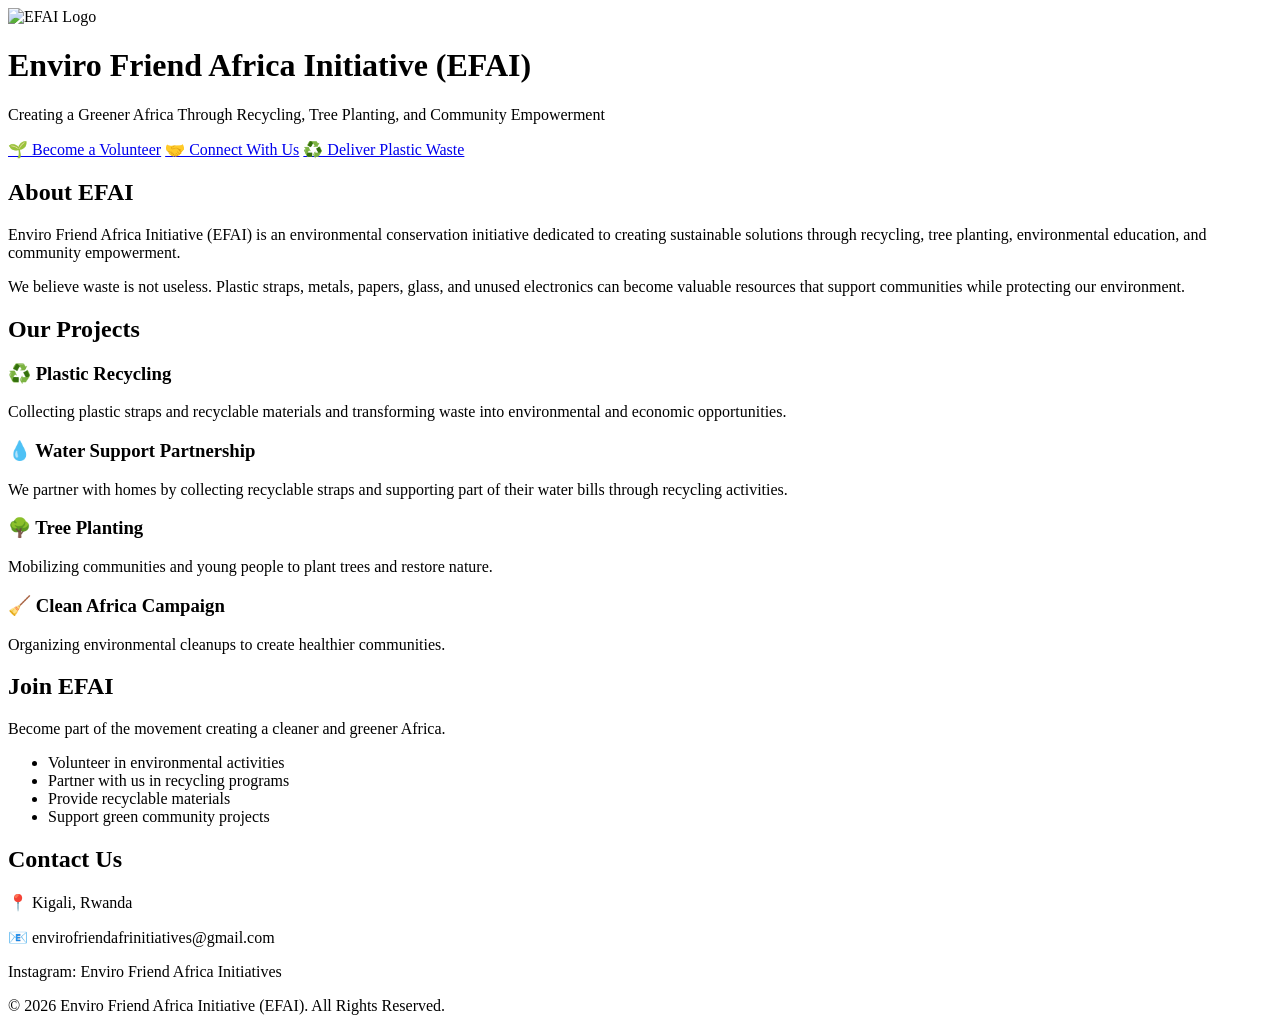
==== index.html @ fa862a22 "Create index.html for EFAI website This HTML file outlines the structure and content for the Enviro " ====
<!DOCTYPE html>
<html lang="en">
<head>
    <meta charset="UTF-8">
    <meta name="viewport" content="width=device-width, initial-scale=1.0">
    <title>Enviro Friend Africa Initiative - EFAI</title>
    <link rel="stylesheet" href="style.css">
</head>

<body>

<header>
    <img src="images/efai-logo.png" alt="EFAI Logo">
    <h1>Enviro Friend Africa Initiative (EFAI)</h1>
    <p>Creating a Greener Africa Through Recycling, Tree Planting, and Community Empowerment</p>

    <div class="buttons">
        <a href="#volunteer">🌱 Become a Volunteer</a>
        <a href="#contact">🤝 Connect With Us</a>
        <a href="#recycle">♻️ Deliver Plastic Waste</a>
    </div>
</header>


<section id="about">
<h2>About EFAI</h2>

<p>
Enviro Friend Africa Initiative (EFAI) is an environmental conservation initiative
dedicated to creating sustainable solutions through recycling, tree planting,
environmental education, and community empowerment.
</p>

<p>
We believe waste is not useless. Plastic straps, metals, papers, glass,
and unused electronics can become valuable resources that support communities
while protecting our environment.
</p>

</section>



<section id="projects">

<h2>Our Projects</h2>

<div class="cards">

<div class="card">
<h3>♻️ Plastic Recycling</h3>
<p>
Collecting plastic straps and recyclable materials and transforming waste
into environmental and economic opportunities.
</p>
</div>


<div class="card">
<h3>💧 Water Support Partnership</h3>
<p>
We partner with homes by collecting recyclable straps and supporting part
of their water bills through recycling activities.
</p>
</div>


<div class="card">
<h3>🌳 Tree Planting</h3>
<p>
Mobilizing communities and young people to plant trees and restore nature.
</p>
</div>


<div class="card">
<h3>🧹 Clean Africa Campaign</h3>
<p>
Organizing environmental cleanups to create healthier communities.
</p>
</div>


</div>

</section>



<section id="volunteer">

<h2>Join EFAI</h2>

<p>
Become part of the movement creating a cleaner and greener Africa.
</p>

<ul>
<li>Volunteer in environmental activities</li>
<li>Partner with us in recycling programs</li>
<li>Provide recyclable materials</li>
<li>Support green community projects</li>
</ul>

</section>



<section id="contact">

<h2>Contact Us</h2>

<p>
📍 Kigali, Rwanda
</p>

<p>
📧 envirofriendafrinitiatives@gmail.com
</p>

<p>
Instagram: Enviro Friend Africa Initiatives
</p>

</section>



<footer>

<p>
© 2026 Enviro Friend Africa Initiative (EFAI). All Rights Reserved.
</p>

</footer>


<script src="script.js"></script>

</body>
</html>
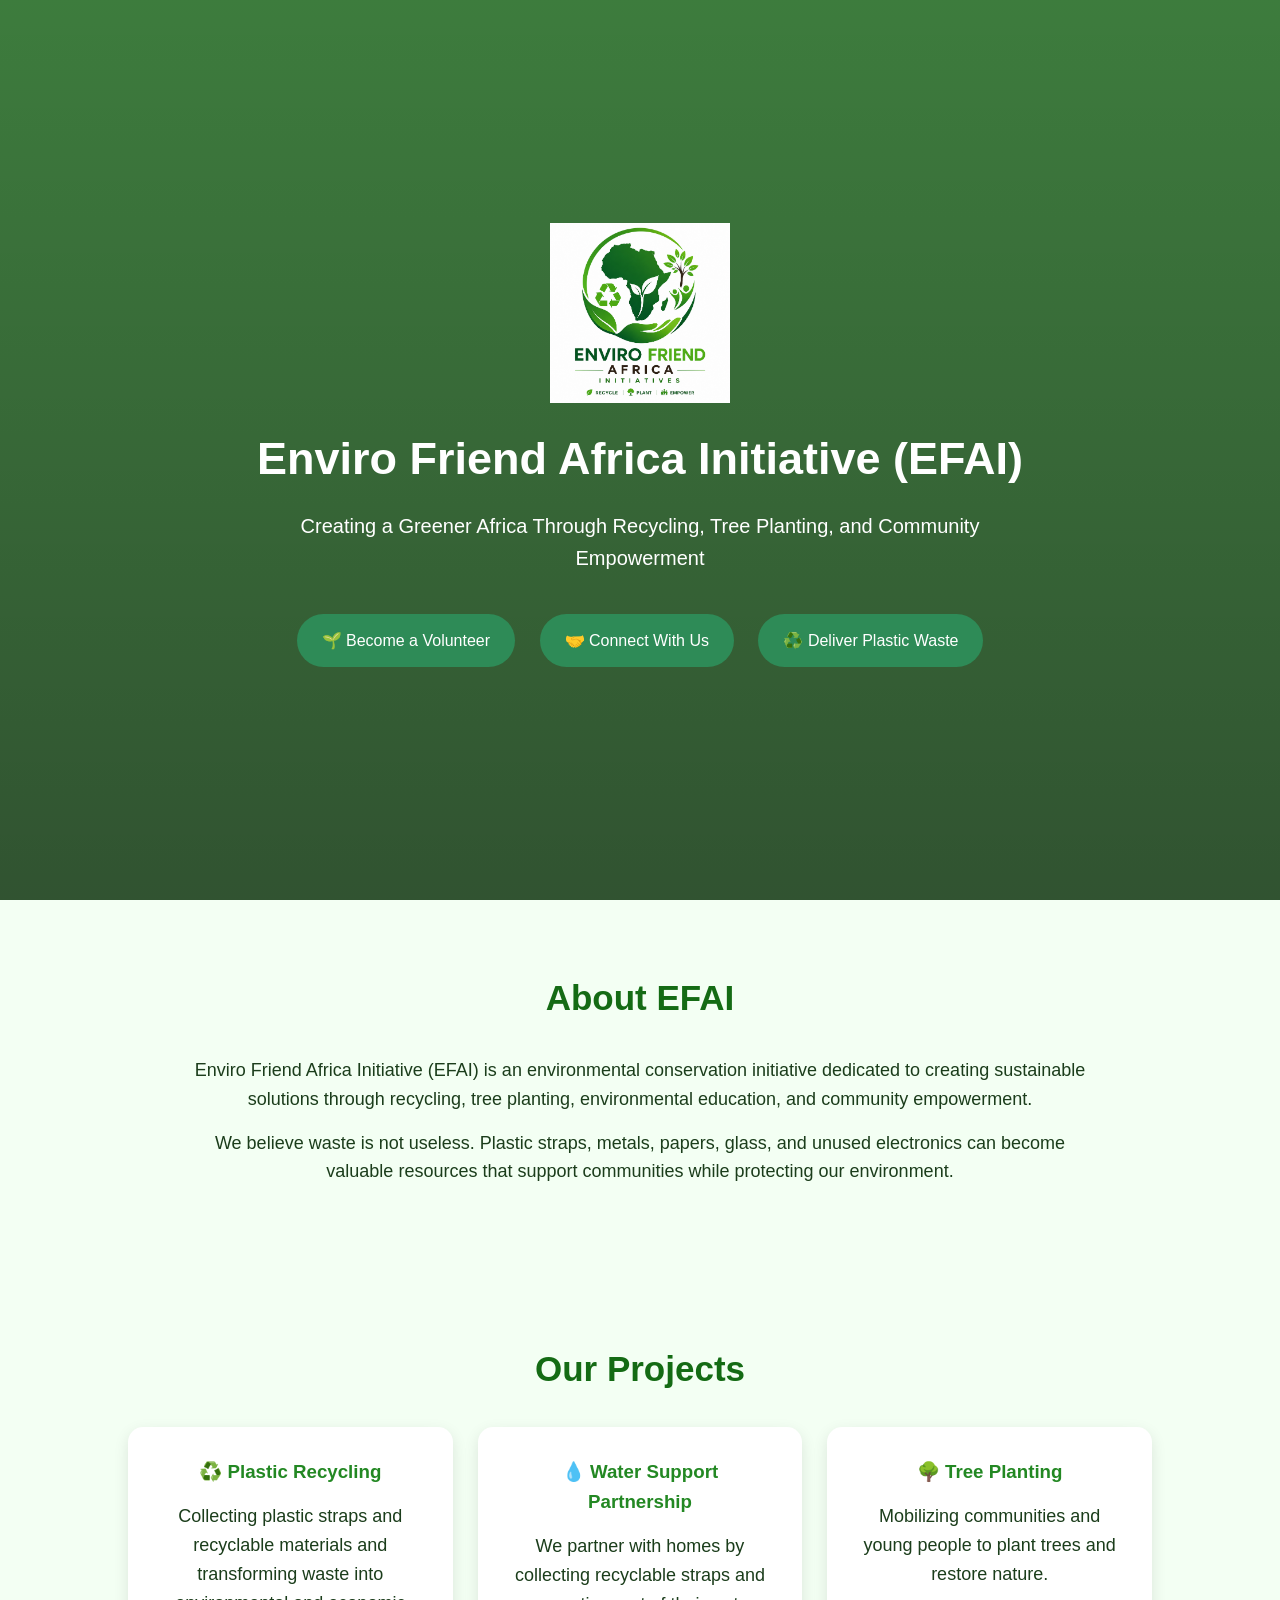
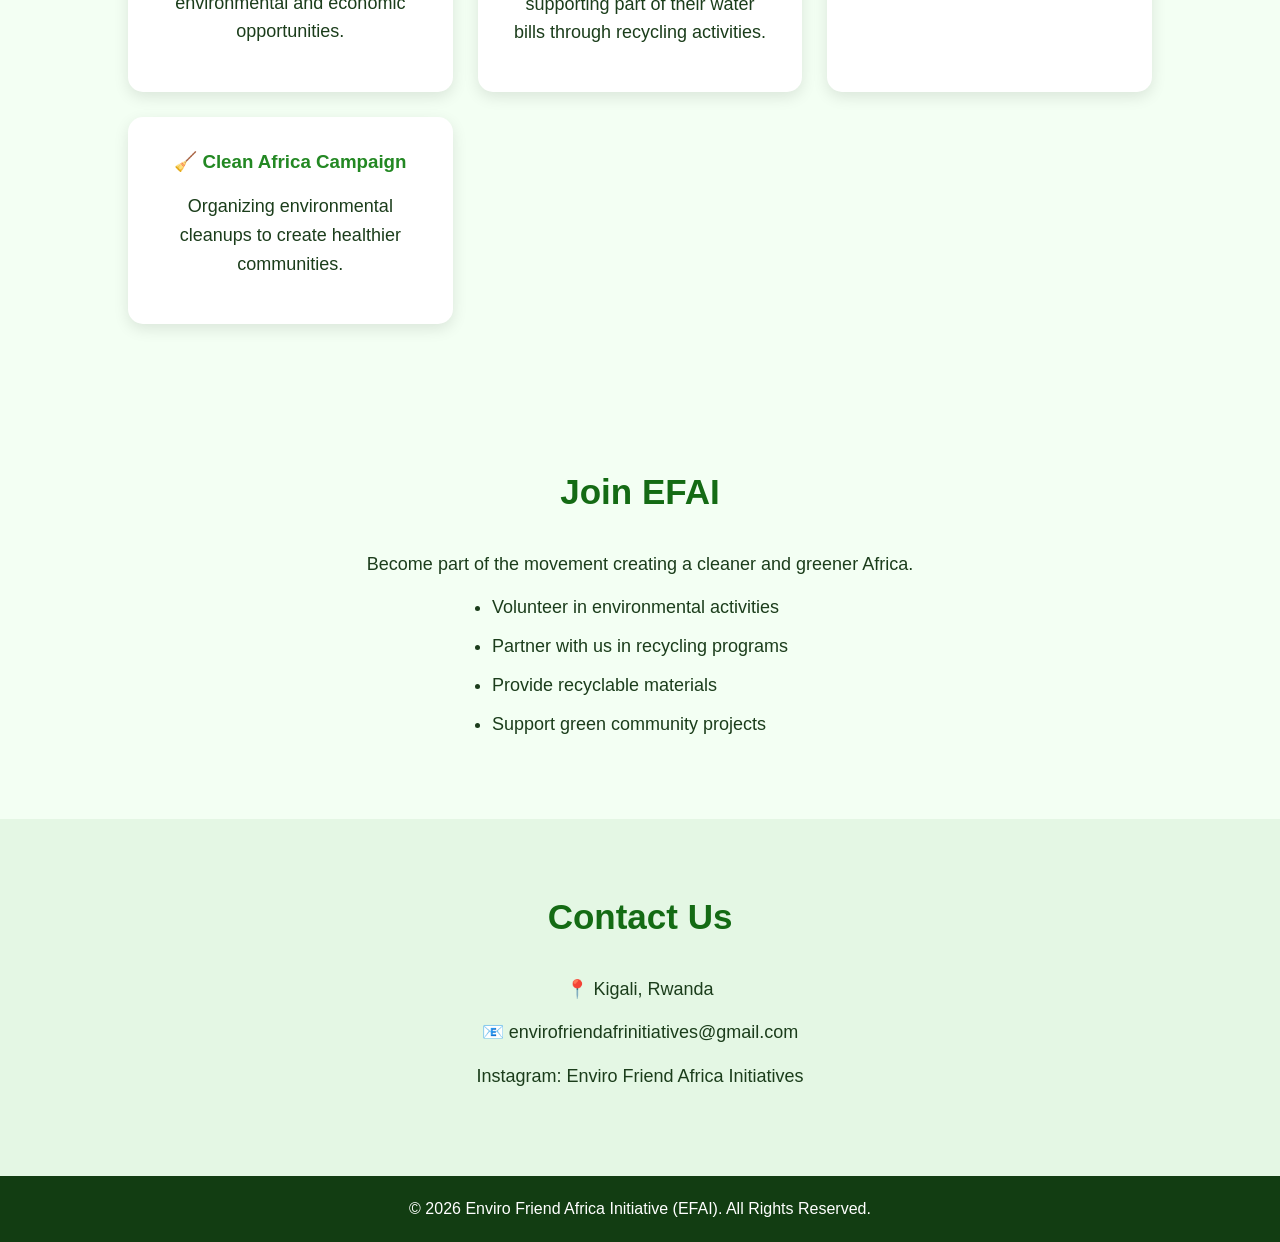
==== commit a8388c65: "Fix image source path for EFAI logo" ====
--- a/index.html
+++ b/index.html
@@ -10,7 +10,7 @@
 <body>
 
 <header>
-    <img src="images/efai-logo.png" alt="EFAI Logo">
+    <img src="efai-logo.png" alt="EFAI Logo">
     <h1>Enviro Friend Africa Initiative (EFAI)</h1>
     <p>Creating a Greener Africa Through Recycling, Tree Planting, and Community Empowerment</p>
 
--- a/style.css
+++ b/style.css
@@ -0,0 +1,245 @@
+*{
+    margin:0;
+    padding:0;
+    box-sizing:border-box;
+    font-family:Arial, Helvetica, sans-serif;
+}
+
+
+body{
+    background:#f3fff3;
+    color:#1b3d1b;
+    line-height:1.6;
+}
+
+
+
+header{
+    min-height:100vh;
+    background:linear-gradient(rgba(0,80,0,0.75),rgba(0,40,0,0.8)),
+    url("images/environment.jpg");
+
+    background-size:cover;
+    background-position:center;
+
+    display:flex;
+    flex-direction:column;
+    justify-content:center;
+    align-items:center;
+    text-align:center;
+
+    padding:40px;
+    color:white;
+}
+
+
+
+header img{
+
+    width:180px;
+    margin-bottom:20px;
+
+}
+
+
+
+header h1{
+
+    font-size:45px;
+    margin-bottom:15px;
+
+}
+
+
+
+header p{
+
+    max-width:800px;
+    font-size:20px;
+
+}
+
+
+
+.buttons{
+
+    margin-top:30px;
+
+}
+
+
+
+.buttons a{
+
+    display:inline-block;
+    text-decoration:none;
+    background:#2e8b57;
+    color:white;
+
+    padding:14px 25px;
+    margin:10px;
+
+    border-radius:30px;
+    transition:0.3s;
+
+}
+
+
+
+.buttons a:hover{
+
+    background:#145214;
+    transform:scale(1.05);
+
+}
+
+
+
+
+
+section{
+
+    padding:70px 10%;
+
+}
+
+
+
+h2{
+
+    text-align:center;
+    font-size:35px;
+    color:#146b14;
+
+    margin-bottom:30px;
+
+}
+
+
+
+section p{
+
+    max-width:900px;
+    margin:15px auto;
+    text-align:center;
+
+    font-size:18px;
+
+}
+
+
+
+
+
+.cards{
+
+    display:grid;
+
+    grid-template-columns:repeat(auto-fit,minmax(250px,1fr));
+
+    gap:25px;
+
+}
+
+
+
+.card{
+
+    background:white;
+
+    padding:30px;
+
+    border-radius:15px;
+
+    box-shadow:0 5px 15px rgba(0,0,0,0.1);
+
+    text-align:center;
+
+}
+
+
+
+.card h3{
+
+    color:#238823;
+
+    margin-bottom:15px;
+
+}
+
+
+
+
+
+ul{
+
+    width:fit-content;
+    margin:auto;
+
+    font-size:18px;
+
+}
+
+
+
+li{
+
+    margin:10px;
+
+}
+
+
+
+
+
+#contact{
+
+    background:#e4f7e4;
+
+}
+
+
+
+
+
+footer{
+
+    background:#123d12;
+
+    color:white;
+
+    text-align:center;
+
+    padding:20px;
+
+}
+
+
+
+
+
+@media(max-width:700px){
+
+
+header h1{
+
+font-size:30px;
+
+}
+
+
+header p{
+
+font-size:16px;
+
+}
+
+
+.buttons a{
+
+display:block;
+
+}
+
+
+}
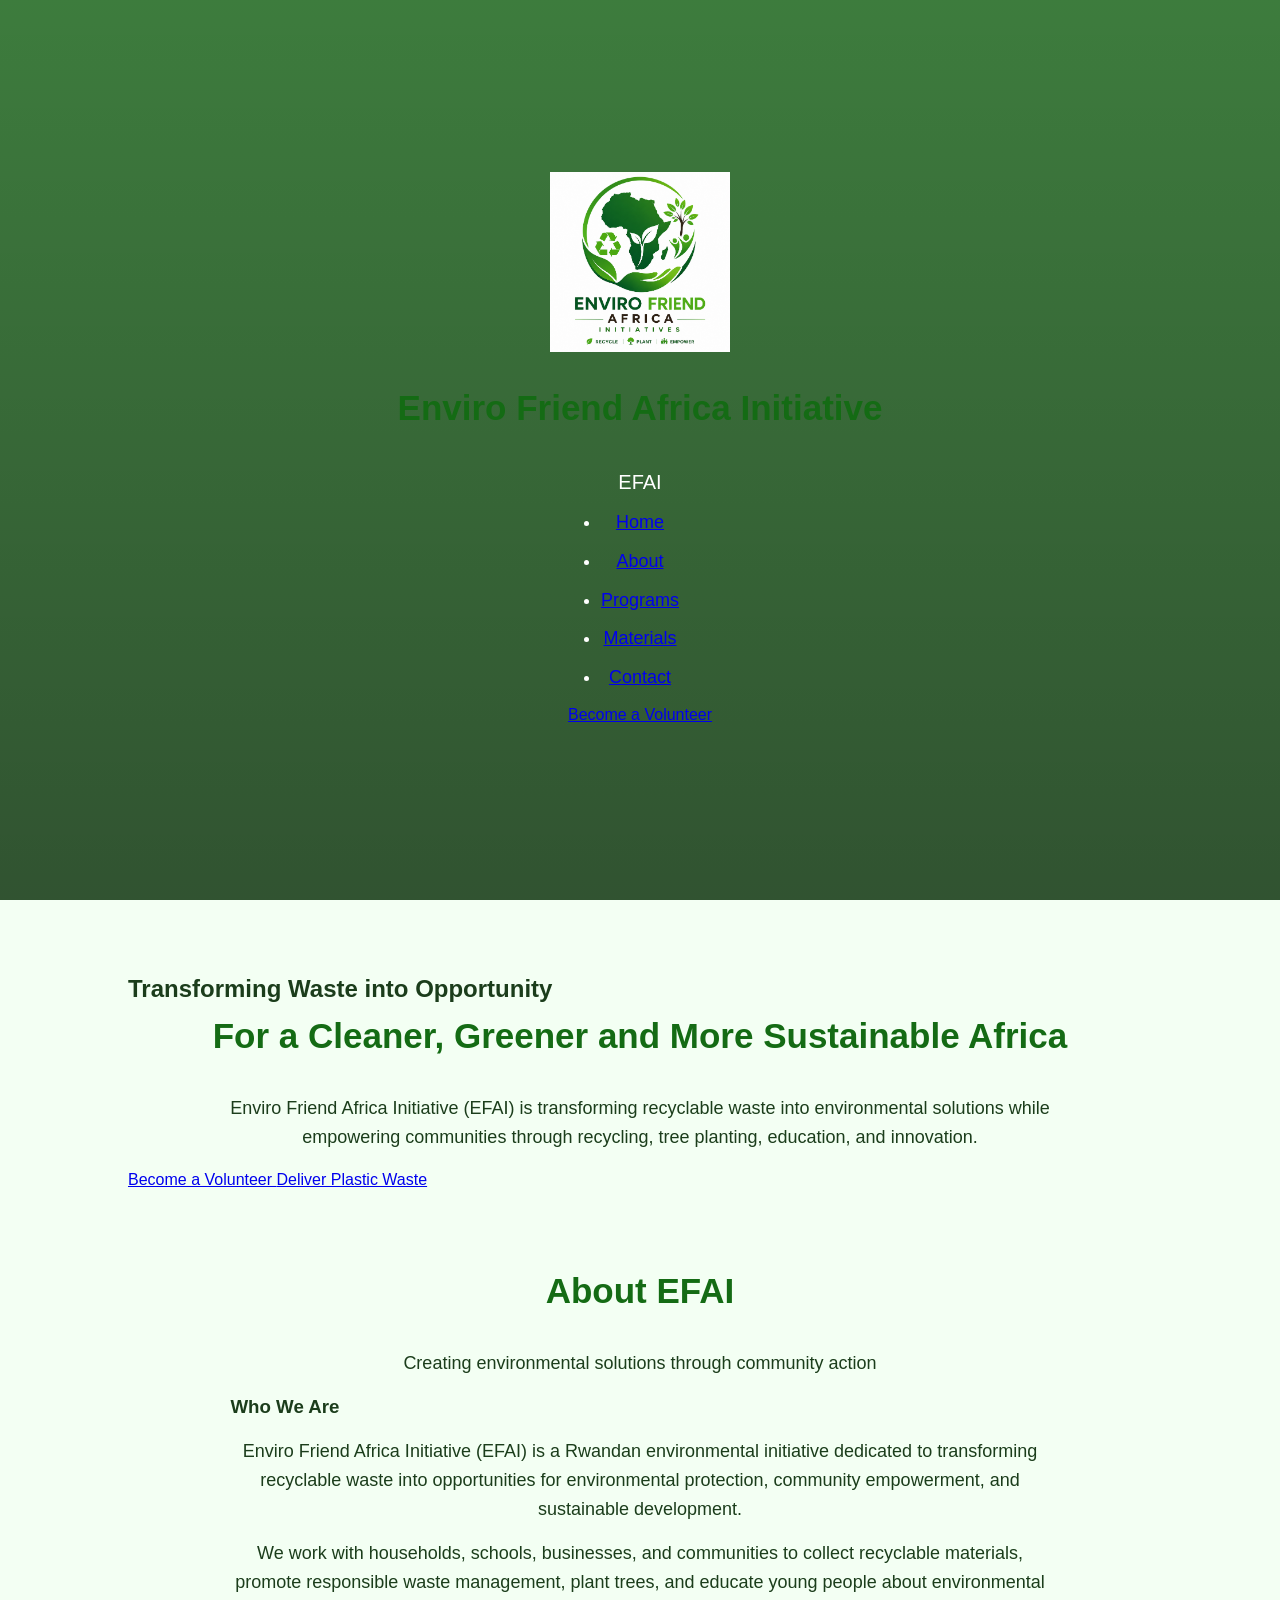
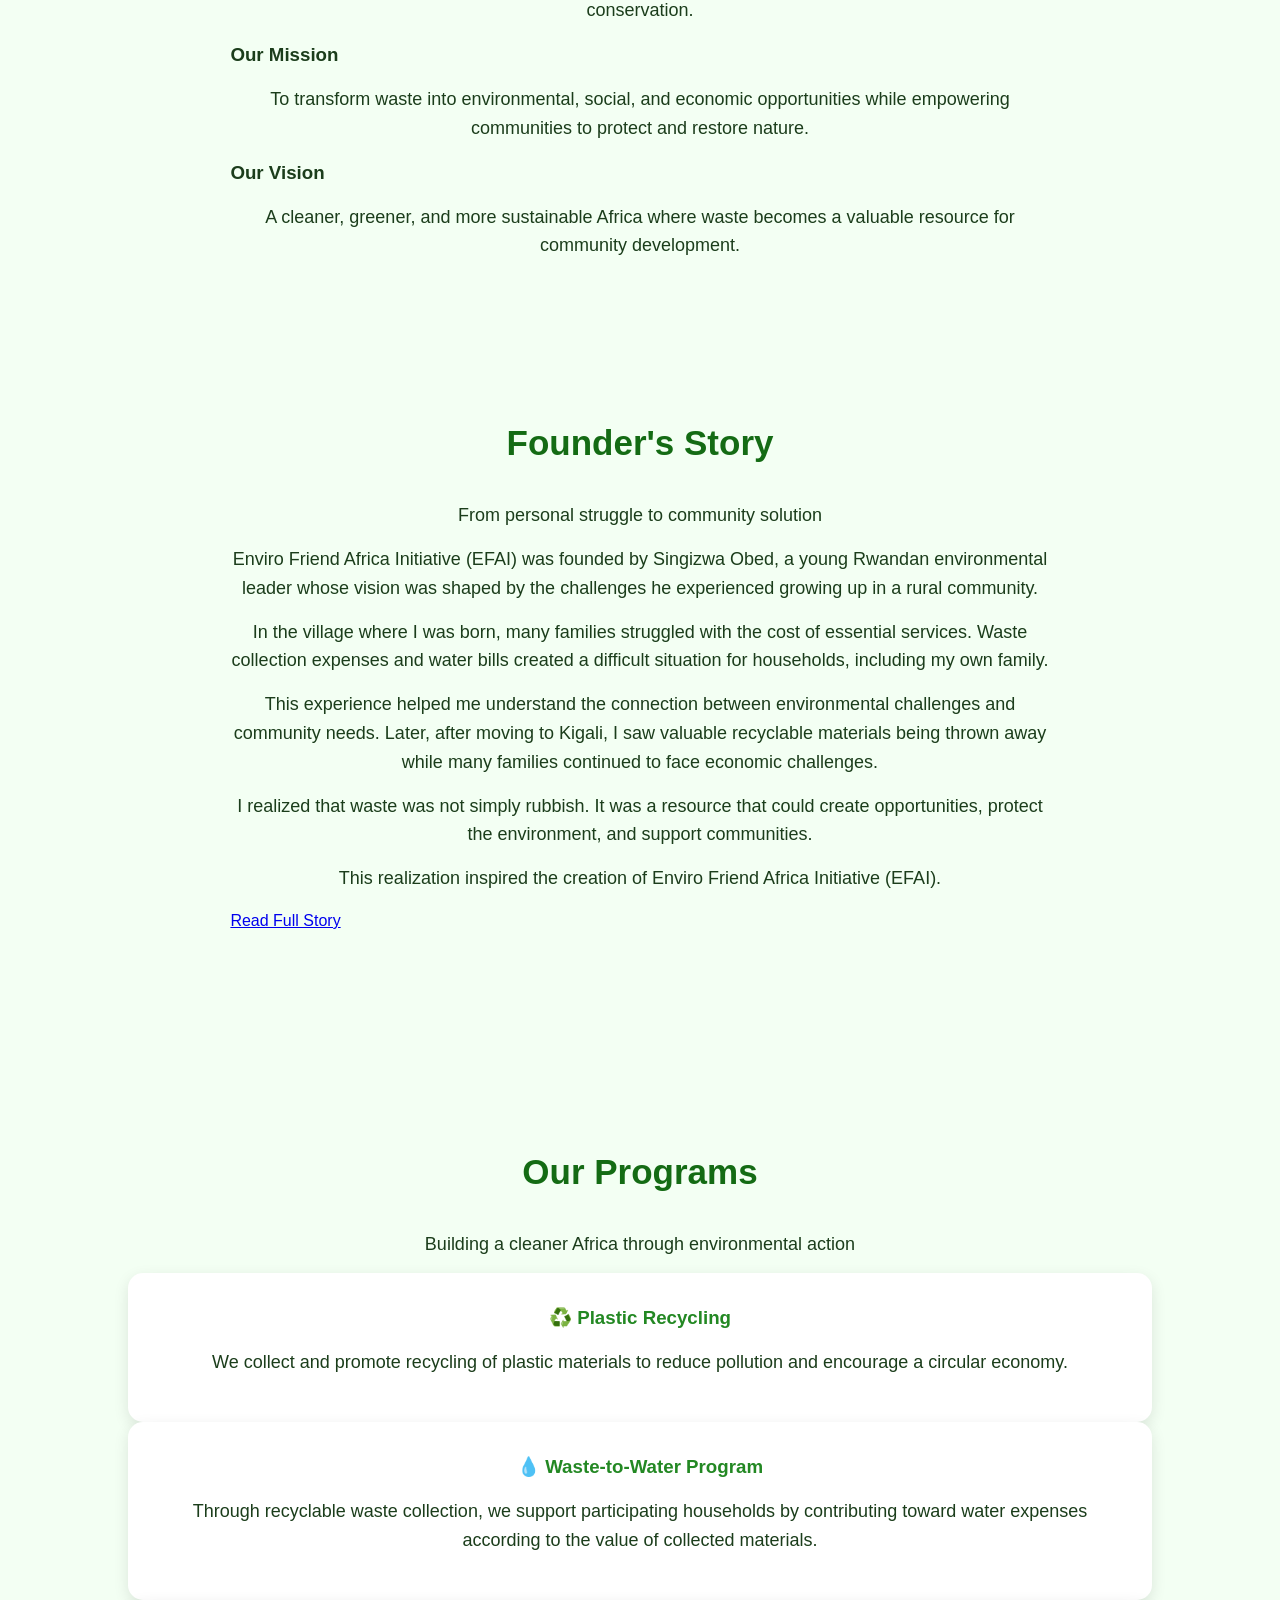
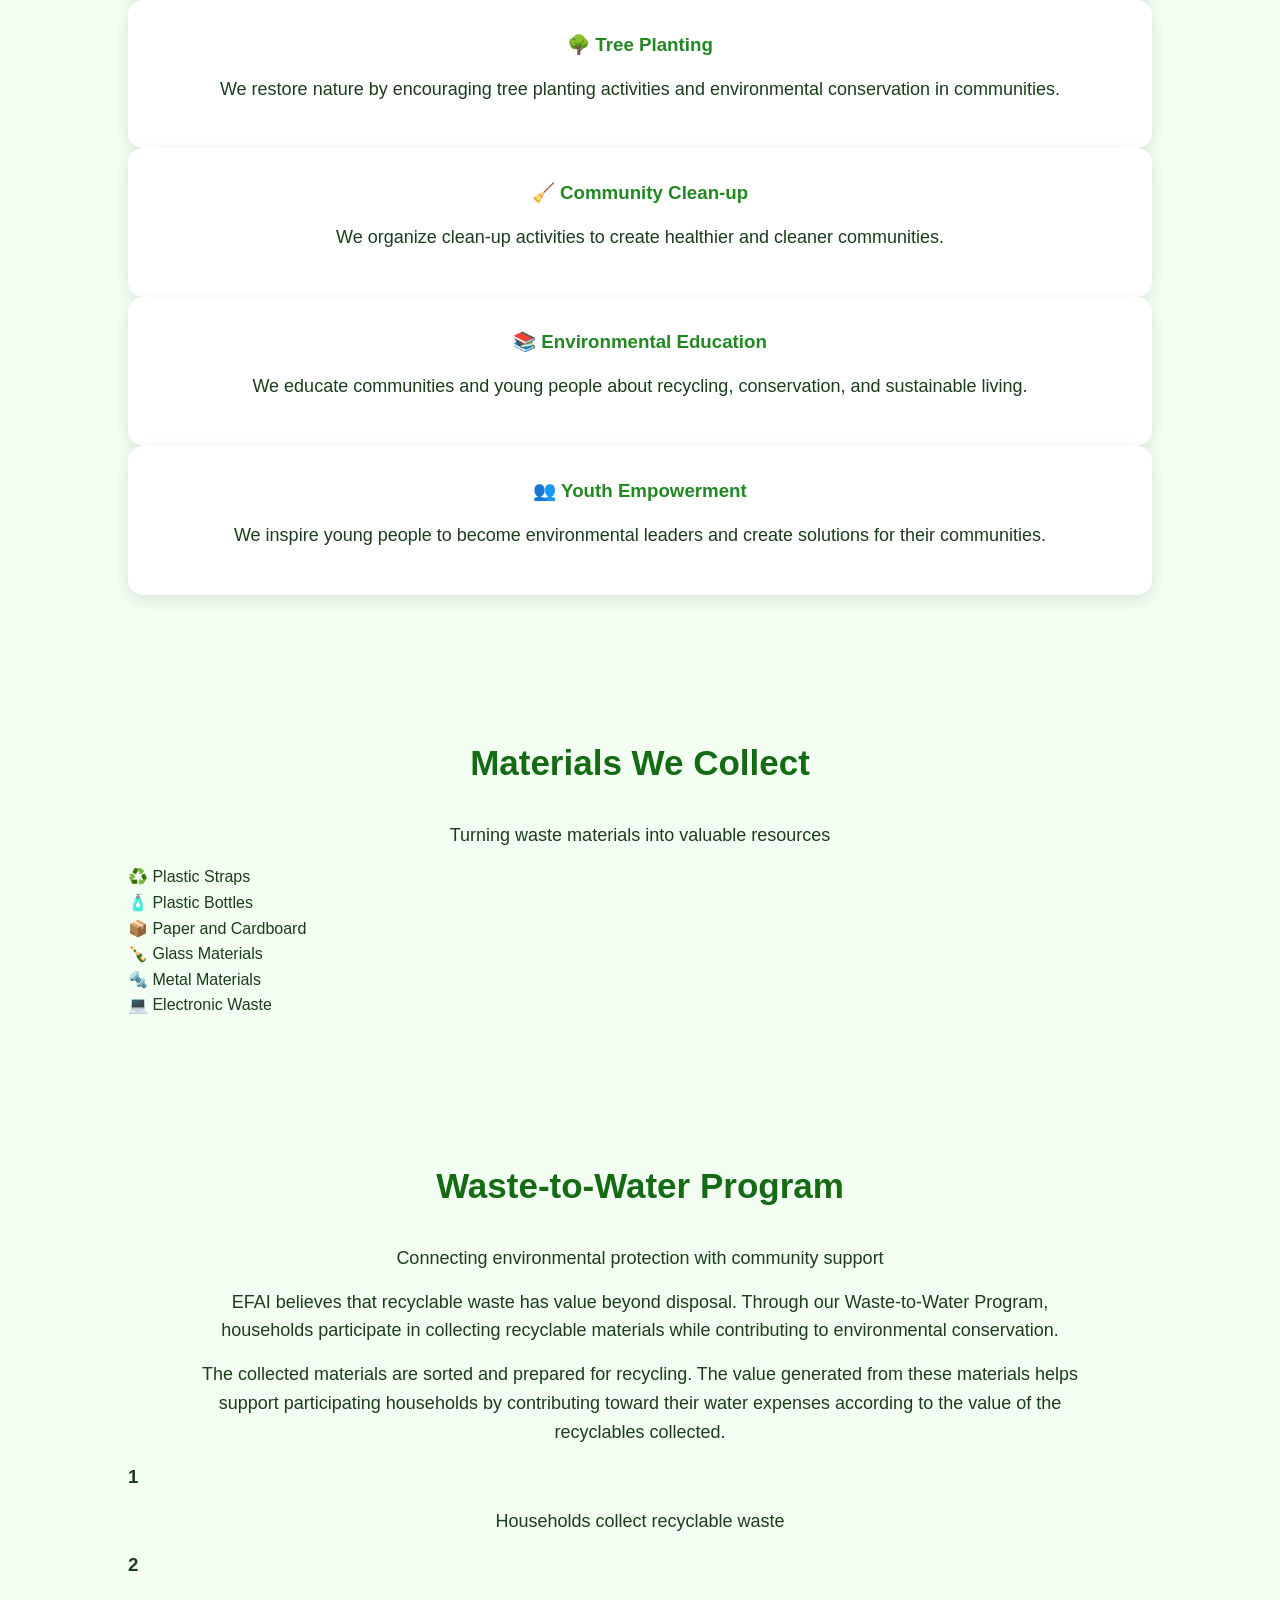
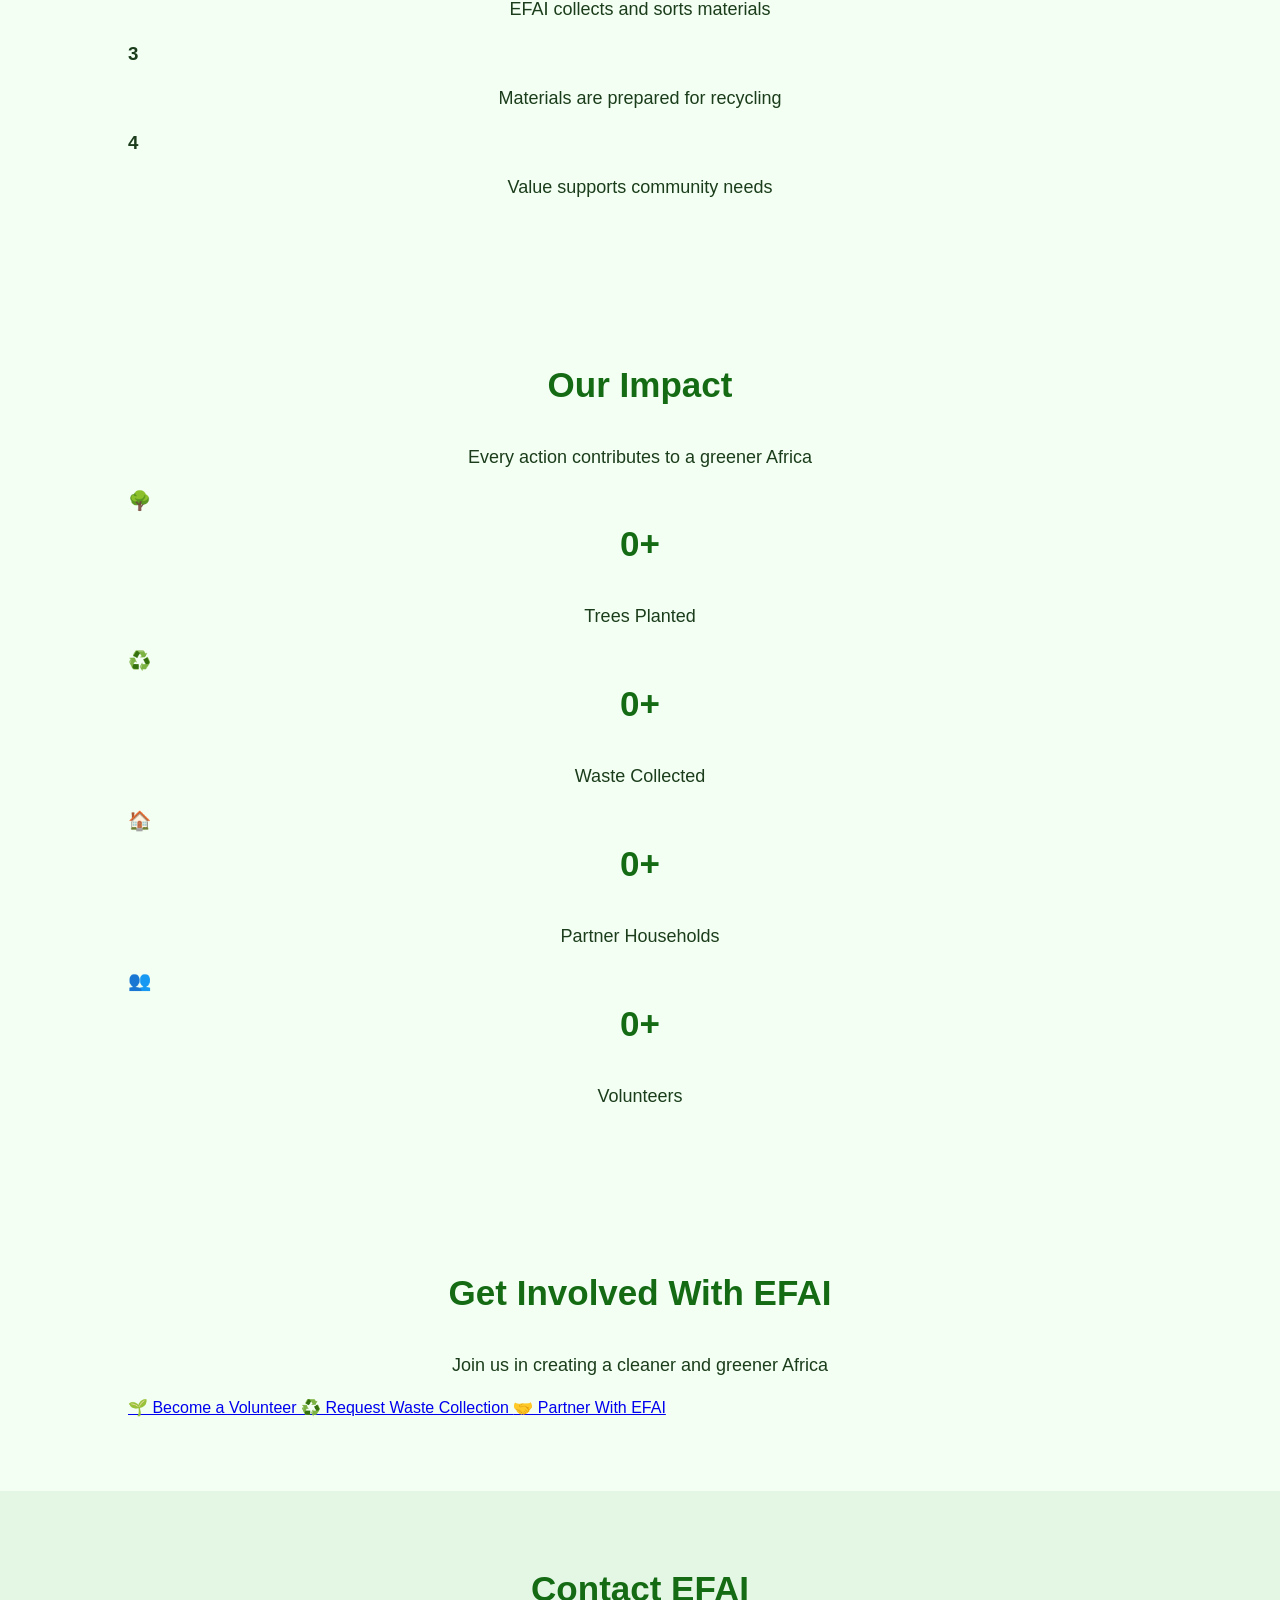
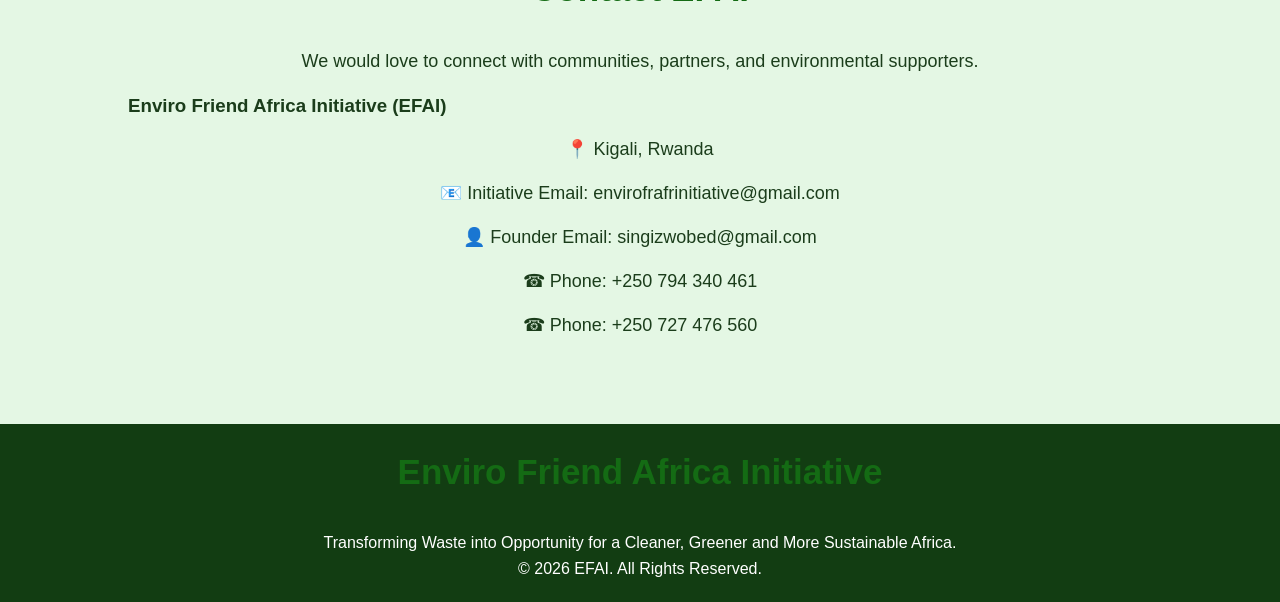
==== commit 399dccbb: "Create new EFAI professional homepage Updated the title and improved the structure of the header and" ====
--- a/index.html
+++ b/index.html
@@ -1,141 +1,611 @@
 <!DOCTYPE html>
 <html lang="en">
+
 <head>
     <meta charset="UTF-8">
     <meta name="viewport" content="width=device-width, initial-scale=1.0">
-    <title>Enviro Friend Africa Initiative - EFAI</title>
+
+    <title>Enviro Friend Africa Initiative (EFAI)</title>
+
+    <meta name="description" content="Transforming Waste into Opportunity for a Cleaner, Greener and More Sustainable Africa.">
+
     <link rel="stylesheet" href="style.css">
+
 </head>
 
 <body>
 
 <header>
-    <img src="efai-logo.png" alt="EFAI Logo">
-    <h1>Enviro Friend Africa Initiative (EFAI)</h1>
-    <p>Creating a Greener Africa Through Recycling, Tree Planting, and Community Empowerment</p>
-
-    <div class="buttons">
-        <a href="#volunteer">🌱 Become a Volunteer</a>
-        <a href="#contact">🤝 Connect With Us</a>
-        <a href="#recycle">♻️ Deliver Plastic Waste</a>
-    </div>
+
+    <nav class="navbar">
+
+        <div class="logo">
+            <img src="efai-logo.png" alt="EFAI Logo">
+
+            <div>
+                <h2>Enviro Friend Africa Initiative</h2>
+                <p>EFAI</p>
+            </div>
+
+        </div>
+
+
+        <ul class="nav-links">
+
+            <li><a href="index.html">Home</a></li>
+
+            <li><a href="#about">About</a></li>
+
+            <li><a href="#programs">Programs</a></li>
+
+            <li><a href="#materials">Materials</a></li>
+
+            <li><a href="#contact">Contact</a></li>
+
+        </ul>
+
+
+        <a href="#contact" class="btn">
+            Become a Volunteer
+        </a>
+
+
+    </nav>
+
 </header>
 
 
-<section id="about">
-<h2>About EFAI</h2>
-
-<p>
-Enviro Friend Africa Initiative (EFAI) is an environmental conservation initiative
-dedicated to creating sustainable solutions through recycling, tree planting,
-environmental education, and community empowerment.
-</p>
-
-<p>
-We believe waste is not useless. Plastic straps, metals, papers, glass,
-and unused electronics can become valuable resources that support communities
-while protecting our environment.
-</p>
-
-</section>
-
-
-
-<section id="projects">
-
-<h2>Our Projects</h2>
-
-<div class="cards">
-
-<div class="card">
-<h3>♻️ Plastic Recycling</h3>
-<p>
-Collecting plastic straps and recyclable materials and transforming waste
-into environmental and economic opportunities.
-</p>
-</div>
-
-
-<div class="card">
-<h3>💧 Water Support Partnership</h3>
-<p>
-We partner with homes by collecting recyclable straps and supporting part
-of their water bills through recycling activities.
-</p>
-</div>
-
-
-<div class="card">
-<h3>🌳 Tree Planting</h3>
-<p>
-Mobilizing communities and young people to plant trees and restore nature.
-</p>
-</div>
-
-
-<div class="card">
-<h3>🧹 Clean Africa Campaign</h3>
-<p>
-Organizing environmental cleanups to create healthier communities.
-</p>
-</div>
-
-
-</div>
-
-</section>
-
-
-
-<section id="volunteer">
-
-<h2>Join EFAI</h2>
-
-<p>
-Become part of the movement creating a cleaner and greener Africa.
-</p>
-
-<ul>
-<li>Volunteer in environmental activities</li>
-<li>Partner with us in recycling programs</li>
-<li>Provide recyclable materials</li>
-<li>Support green community projects</li>
-</ul>
-
-</section>
-
-
-
-<section id="contact">
-
-<h2>Contact Us</h2>
-
-<p>
-📍 Kigali, Rwanda
-</p>
-
-<p>
-📧 envirofriendafrinitiatives@gmail.com
-</p>
-
-<p>
-Instagram: Enviro Friend Africa Initiatives
-</p>
-
-</section>
+<section class="hero">
+
+    <div class="hero-content">
+
+        <h1>
+            Transforming Waste into Opportunity
+        </h1>
+
+
+        <h2>
+            For a Cleaner, Greener and More Sustainable Africa
+        </h2>
+
+
+        <p>
+            Enviro Friend Africa Initiative (EFAI) is transforming recyclable waste into environmental solutions while empowering communities through recycling, tree planting, education, and innovation.
+        </p>
+
+
+        <div class="hero-buttons">
+
+            <a href="#contact" class="btn">
+                Become a Volunteer
+            </a>
+
+
+            <a href="#materials" class="btn secondary">
+                Deliver Plastic Waste
+            </a>
+
+
+        </div>
+
+
+    </div><section id="about" class="about">
+
+    <div class="section-title">
+        <h2>About EFAI</h2>
+        <p>Creating environmental solutions through community action</p>
+    </div>
+
+
+    <div class="about-content">
+
+        <div class="about-text">
+
+            <h3>Who We Are</h3>
+
+            <p>
+                Enviro Friend Africa Initiative (EFAI) is a Rwandan environmental initiative dedicated to transforming recyclable waste into opportunities for environmental protection, community empowerment, and sustainable development.
+            </p>
+
+            <p>
+                We work with households, schools, businesses, and communities to collect recyclable materials, promote responsible waste management, plant trees, and educate young people about environmental conservation.
+            </p>
+
+
+            <h3>Our Mission</h3>
+
+            <p>
+                To transform waste into environmental, social, and economic opportunities while empowering communities to protect and restore nature.
+            </p>
+
+
+            <h3>Our Vision</h3>
+
+            <p>
+                A cleaner, greener, and more sustainable Africa where waste becomes a valuable resource for community development.
+            </p>
+
+
+        </div>
+
+
+    </div>
+
+</section>
+
+
+
+<section id="founder-story" class="founder-story">
+
+
+    <div class="section-title">
+
+        <h2>Founder's Story</h2>
+
+        <p>
+            From personal struggle to community solution
+        </p>
+
+    </div>
+
+
+    <div class="story-content">
+
+
+        <p>
+            Enviro Friend Africa Initiative (EFAI) was founded by Singizwa Obed, a young Rwandan environmental leader whose vision was shaped by the challenges he experienced growing up in a rural community.
+        </p>
+
+
+        <p>
+            In the village where I was born, many families struggled with the cost of essential services. Waste collection expenses and water bills created a difficult situation for households, including my own family.
+        </p>
+
+
+        <p>
+            This experience helped me understand the connection between environmental challenges and community needs. Later, after moving to Kigali, I saw valuable recyclable materials being thrown away while many families continued to face economic challenges.
+        </p>
+
+
+        <p>
+            I realized that waste was not simply rubbish. It was a resource that could create opportunities, protect the environment, and support communities.
+        </p>
+
+
+        <p>
+            This realization inspired the creation of Enviro Friend Africa Initiative (EFAI).
+        </p>
+
+
+        <a href="founder.html" class="btn">
+            Read Full Story
+        </a>
+
+
+    </div>
+
+
+</section></section>
+    <section id="programs" class="programs">
+
+    <div class="section-title">
+
+        <h2>Our Programs</h2>
+
+        <p>
+            Building a cleaner Africa through environmental action
+        </p>
+
+    </div>
+
+
+    <div class="program-cards">
+
+
+        <div class="card">
+
+            <h3>♻️ Plastic Recycling</h3>
+
+            <p>
+                We collect and promote recycling of plastic materials to reduce pollution and encourage a circular economy.
+            </p>
+
+        </div>
+
+
+
+        <div class="card">
+
+            <h3>💧 Waste-to-Water Program</h3>
+
+            <p>
+                Through recyclable waste collection, we support participating households by contributing toward water expenses according to the value of collected materials.
+            </p>
+
+        </div>
+
+
+
+        <div class="card">
+
+            <h3>🌳 Tree Planting</h3>
+
+            <p>
+                We restore nature by encouraging tree planting activities and environmental conservation in communities.
+            </p>
+
+        </div>
+
+
+
+        <div class="card">
+
+            <h3>🧹 Community Clean-up</h3>
+
+            <p>
+                We organize clean-up activities to create healthier and cleaner communities.
+            </p>
+
+        </div>
+
+
+
+        <div class="card">
+
+            <h3>📚 Environmental Education</h3>
+
+            <p>
+                We educate communities and young people about recycling, conservation, and sustainable living.
+            </p>
+
+        </div>
+
+
+
+        <div class="card">
+
+            <h3>👥 Youth Empowerment</h3>
+
+            <p>
+                We inspire young people to become environmental leaders and create solutions for their communities.
+            </p>
+
+        </div>
+
+
+    </div>
+
+
+</section>
+
+
+
+
+<section id="materials" class="materials">
+
+
+    <div class="section-title">
+
+        <h2>Materials We Collect</h2>
+
+        <p>
+            Turning waste materials into valuable resources
+        </p>
+
+    </div>
+
+
+
+    <div class="material-list">
+
+
+        <div class="material">
+            ♻️ Plastic Straps
+        </div>
+
+
+        <div class="material">
+            🧴 Plastic Bottles
+        </div>
+
+
+        <div class="material">
+            📦 Paper and Cardboard
+        </div>
+
+
+        <div class="material">
+            🍾 Glass Materials
+        </div>
+
+
+        <div class="material">
+            🔩 Metal Materials
+        </div>
+
+
+        <div class="material">
+            💻 Electronic Waste
+        </div>
+
+
+    </div>
+
+
+</section>
+
+
+    <section class="waste-water">
+
+    <div class="section-title">
+
+        <h2>Waste-to-Water Program</h2>
+
+        <p>
+            Connecting environmental protection with community support
+        </p>
+
+    </div>
+
+
+    <div class="water-content">
+
+
+        <p>
+            EFAI believes that recyclable waste has value beyond disposal. Through our Waste-to-Water Program, households participate in collecting recyclable materials while contributing to environmental conservation.
+        </p>
+
+
+        <p>
+            The collected materials are sorted and prepared for recycling. The value generated from these materials helps support participating households by contributing toward their water expenses according to the value of the recyclables collected.
+        </p>
+
+
+        <div class="process">
+
+
+            <div class="process-step">
+                <h3>1</h3>
+                <p>Households collect recyclable waste</p>
+            </div>
+
+
+            <div class="process-step">
+                <h3>2</h3>
+                <p>EFAI collects and sorts materials</p>
+            </div>
+
+
+            <div class="process-step">
+                <h3>3</h3>
+                <p>Materials are prepared for recycling</p>
+            </div>
+
+
+            <div class="process-step">
+                <h3>4</h3>
+                <p>Value supports community needs</p>
+            </div>
+
+
+        </div>
+
+
+    </div>
+
+</section>
+
+
+
+
+<section class="impact">
+
+
+    <div class="section-title">
+
+        <h2>Our Impact</h2>
+
+        <p>
+            Every action contributes to a greener Africa
+        </p>
+
+    </div>
+
+
+
+    <div class="impact-cards">
+
+
+        <div class="impact-card">
+
+            <h3>🌳</h3>
+
+            <h2>0+</h2>
+
+            <p>
+                Trees Planted
+            </p>
+
+        </div>
+
+
+
+        <div class="impact-card">
+
+            <h3>♻️</h3>
+
+            <h2>0+</h2>
+
+            <p>
+                Waste Collected
+            </p>
+
+        </div>
+
+
+
+        <div class="impact-card">
+
+            <h3>🏠</h3>
+
+            <h2>0+</h2>
+
+            <p>
+                Partner Households
+            </p>
+
+        </div>
+
+
+
+        <div class="impact-card">
+
+            <h3>👥</h3>
+
+            <h2>0+</h2>
+
+            <p>
+                Volunteers
+            </p>
+
+        </div>
+
+
+    </div>
+
+
+</section>
+
+
+    <section class="get-involved">
+
+    <div class="section-title">
+
+        <h2>Get Involved With EFAI</h2>
+
+        <p>
+            Join us in creating a cleaner and greener Africa
+        </p>
+
+    </div>
+
+
+    <div class="involve-buttons">
+
+        <a href="#contact" class="btn">
+            🌱 Become a Volunteer
+        </a>
+
+
+        <a href="#materials" class="btn secondary">
+            ♻️ Request Waste Collection
+        </a>
+
+
+        <a href="#contact" class="btn">
+            🤝 Partner With EFAI
+        </a>
+
+
+    </div>
+
+
+</section>
+
+
+
+
+<section id="contact" class="contact">
+
+
+    <div class="section-title">
+
+        <h2>Contact EFAI</h2>
+
+        <p>
+            We would love to connect with communities, partners, and environmental supporters.
+        </p>
+
+    </div>
+
+
+
+    <div class="contact-info">
+
+
+        <h3>
+            Enviro Friend Africa Initiative (EFAI)
+        </h3>
+
+
+        <p>
+            📍 Kigali, Rwanda
+        </p>
+
+
+        <p>
+            📧 Initiative Email:
+            envirofrafrinitiative@gmail.com
+        </p>
+
+
+        <p>
+            👤 Founder Email:
+            singizwobed@gmail.com
+        </p>
+
+
+        <p>
+            ☎ Phone:
+            +250 794 340 461
+        </p>
+
+
+        <p>
+            ☎ Phone:
+            +250 727 476 560
+        </p>
+
+
+    </div>
+
+
+</section>
+
 
 
 
 <footer>
 
-<p>
-© 2026 Enviro Friend Africa Initiative (EFAI). All Rights Reserved.
-</p>
+
+    <div class="footer-content">
+
+
+        <h2>
+            Enviro Friend Africa Initiative
+        </h2>
+
+
+        <p>
+            Transforming Waste into Opportunity for a Cleaner, Greener and More Sustainable Africa.
+        </p>
+
+
+        <p>
+            © 2026 EFAI. All Rights Reserved.
+        </p>
+
+
+    </div>
+
 
 </footer>
 
 
-<script src="script.js"></script>
 
 </body>
+
 </html>
+
+
+</section>
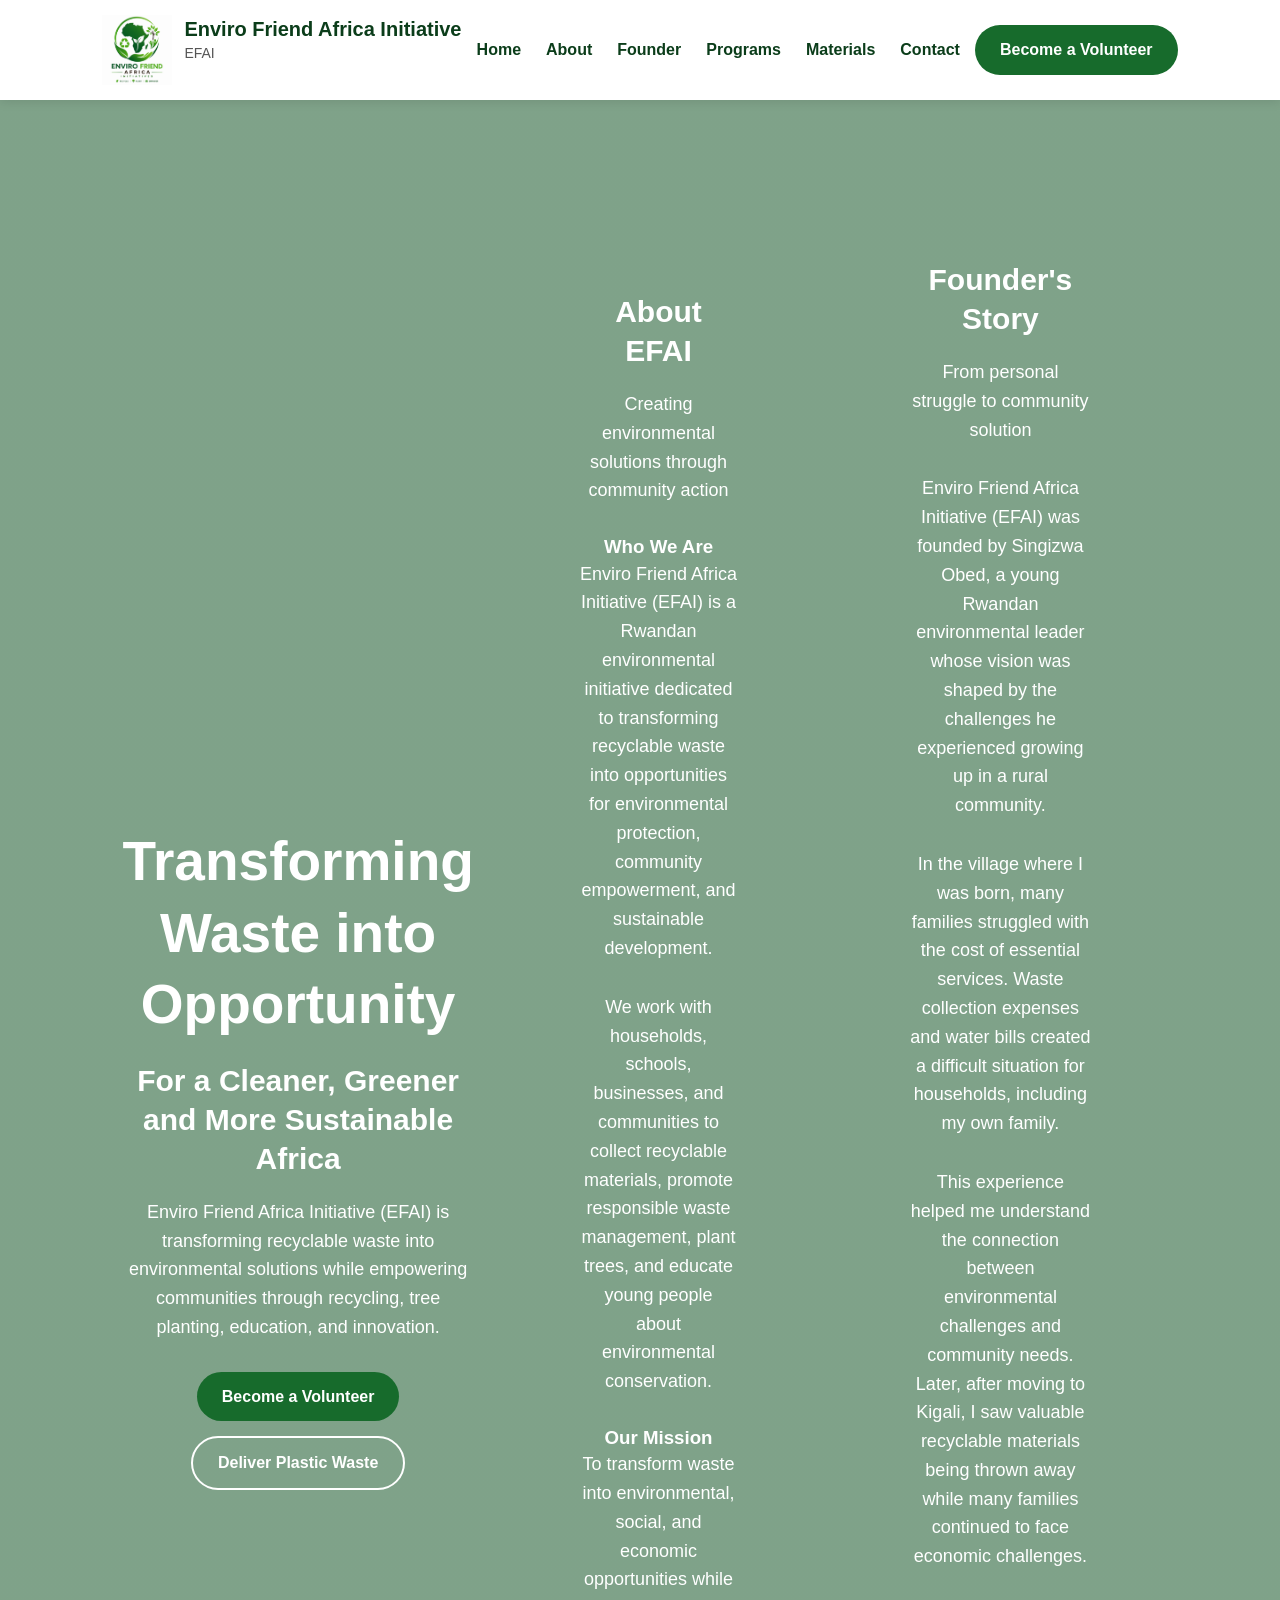
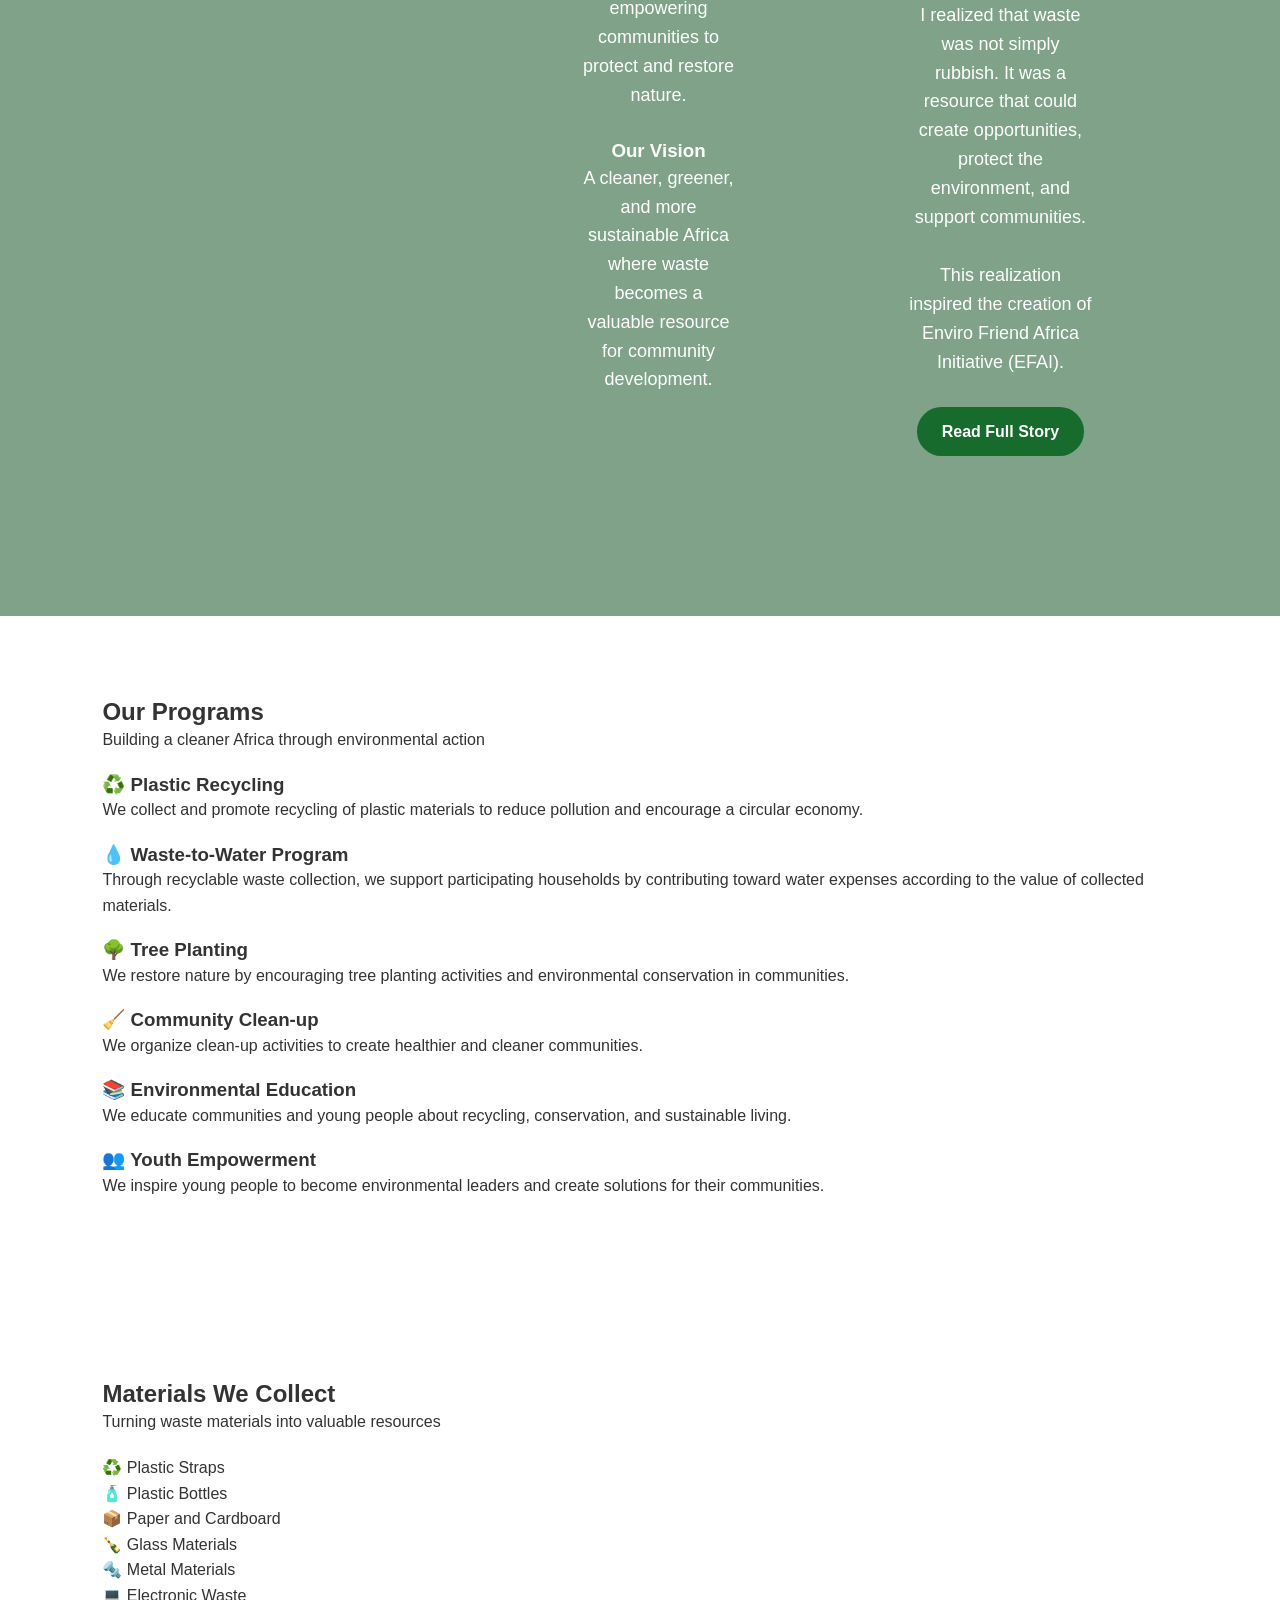
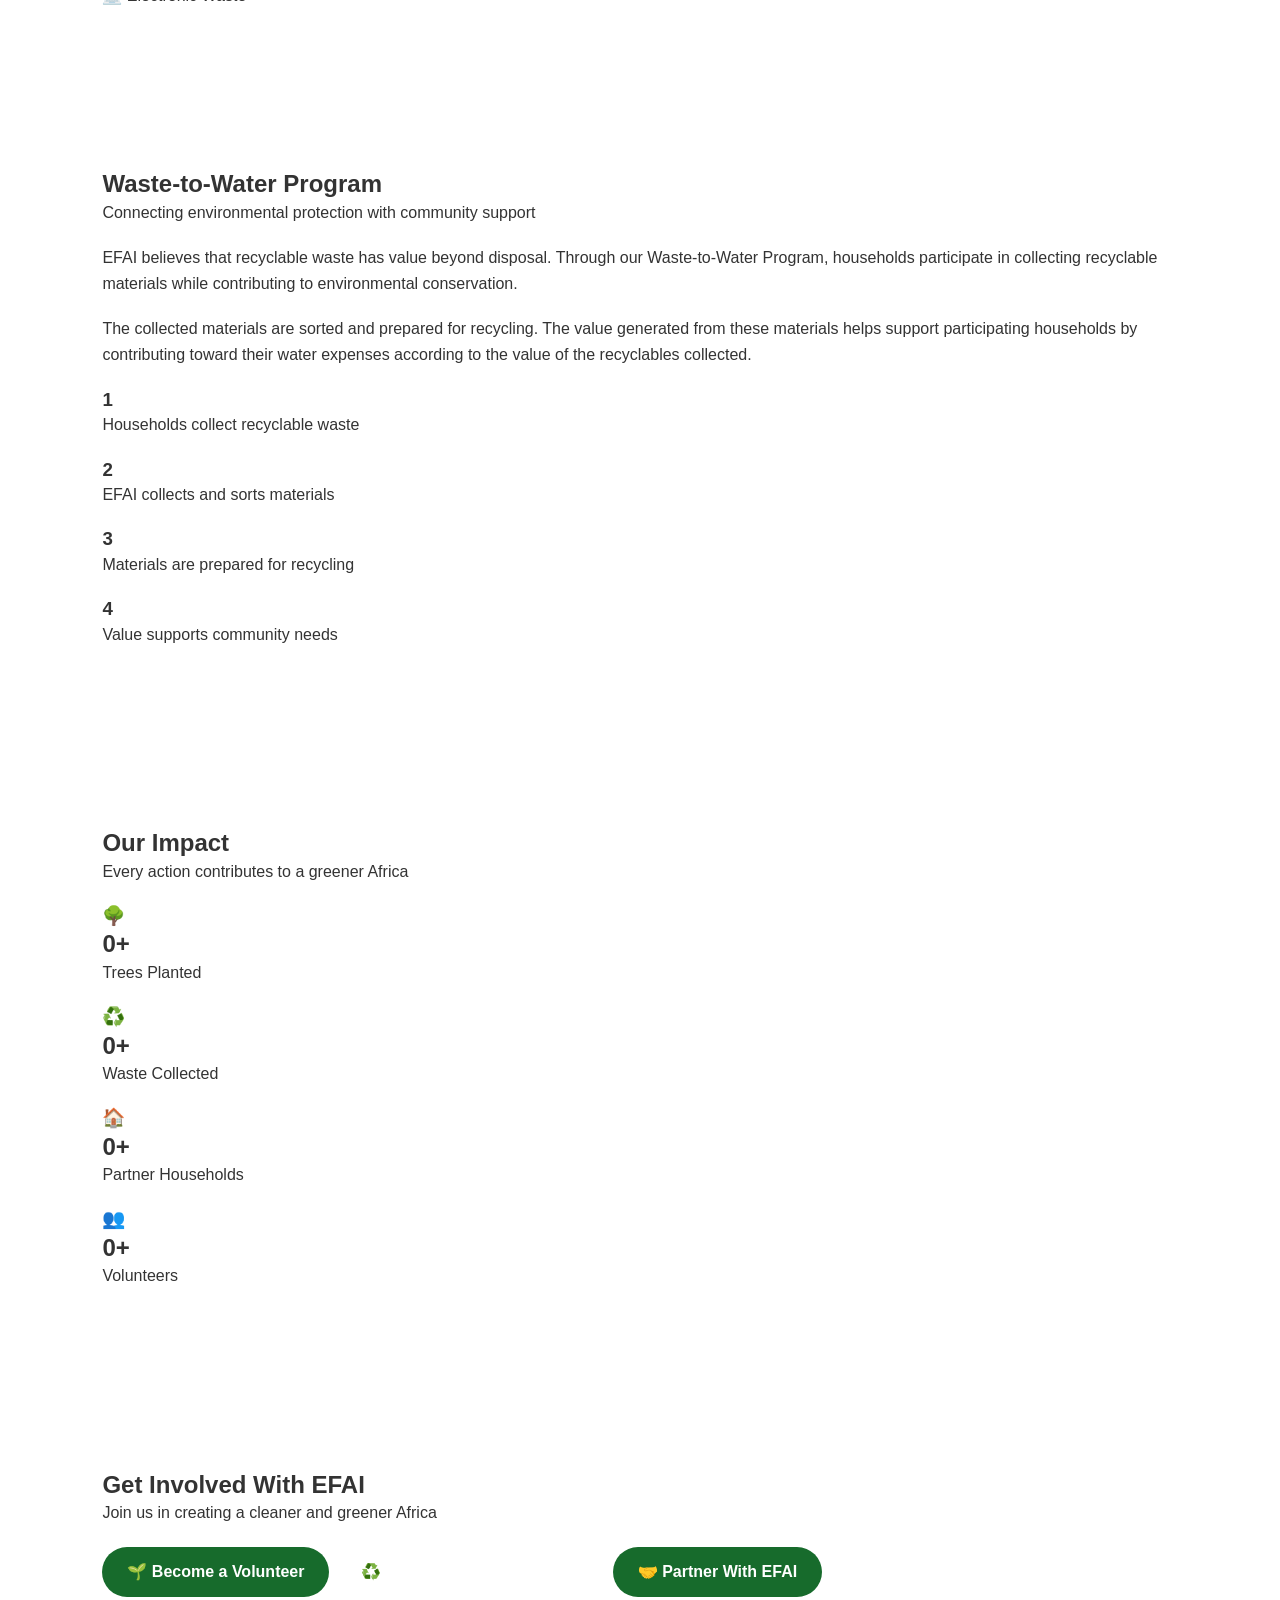
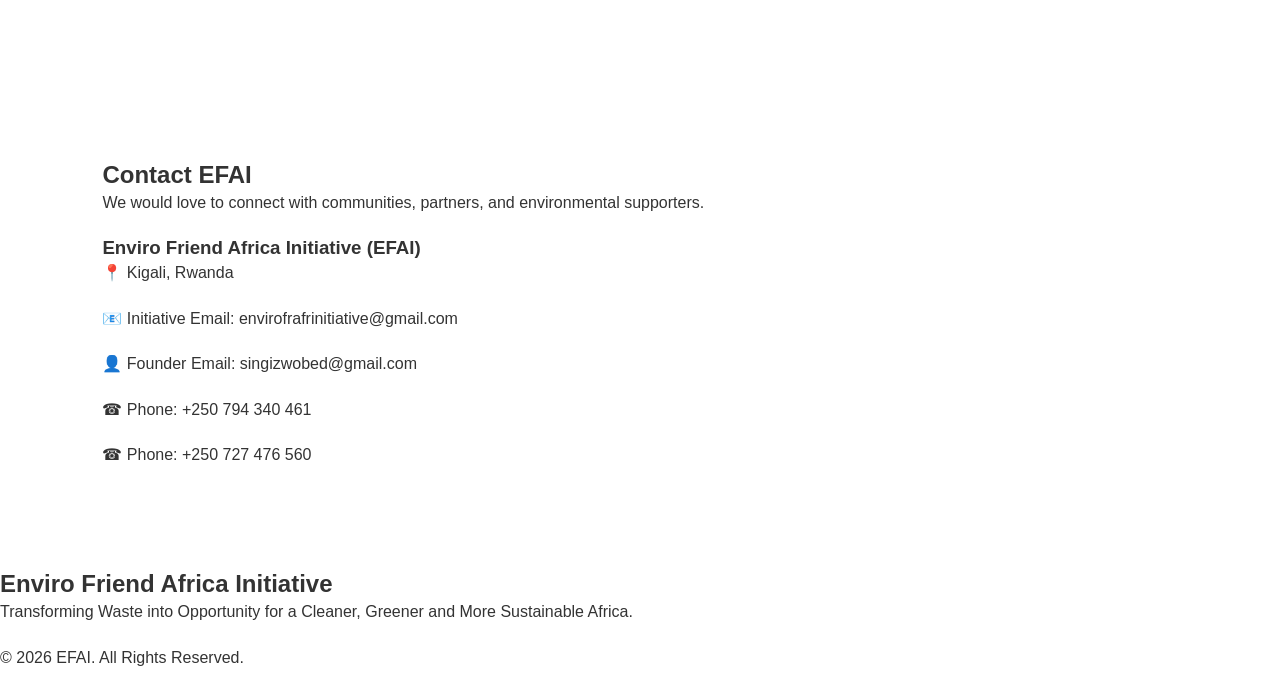
==== commit d48a784b: "Update navigation links to new pages" ====
--- a/index.html
+++ b/index.html
@@ -32,18 +32,19 @@
 
         <ul class="nav-links">
 
-            <li><a href="index.html">Home</a></li>
-
-            <li><a href="#about">About</a></li>
-
-            <li><a href="#programs">Programs</a></li>
-
-            <li><a href="#materials">Materials</a></li>
-
-            <li><a href="#contact">Contact</a></li>
-
-        </ul>
-
+    <li><a href="index.html">Home</a></li>
+
+    <li><a href="about.html">About</a></li>
+
+    <li><a href="founder.html">Founder</a></li>
+
+    <li><a href="programs.html">Programs</a></li>
+
+    <li><a href="materials.html">Materials</a></li>
+
+    <li><a href="contact.html">Contact</a></li>
+
+</ul>
 
         <a href="#contact" class="btn">
             Become a Volunteer
--- a/style.css
+++ b/style.css
@@ -1,245 +1,513 @@
-*{
-    margin:0;
-    padding:0;
-    box-sizing:border-box;
-    font-family:Arial, Helvetica, sans-serif;
-}
-
-
-body{
-    background:#f3fff3;
-    color:#1b3d1b;
-    line-height:1.6;
-}
-
-
-
-header{
-    min-height:100vh;
-    background:linear-gradient(rgba(0,80,0,0.75),rgba(0,40,0,0.8)),
-    url("images/environment.jpg");
-
-    background-size:cover;
-    background-position:center;
-
-    display:flex;
-    flex-direction:column;
-    justify-content:center;
-    align-items:center;
-    text-align:center;
-
-    padding:40px;
-    color:white;
-}
-
-
-
-header img{
-
-    width:180px;
-    margin-bottom:20px;
-
-}
-
-
-
-header h1{
-
-    font-size:45px;
-    margin-bottom:15px;
-
-}
-
-
-
-header p{
-
-    max-width:800px;
-    font-size:20px;
-
-}
-
-
-
-.buttons{
-
-    margin-top:30px;
-
-}
-
-
-
-.buttons a{
-
-    display:inline-block;
-    text-decoration:none;
-    background:#2e8b57;
-    color:white;
-
-    padding:14px 25px;
-    margin:10px;
-
-    border-radius:30px;
-    transition:0.3s;
-
-}
-
-
-
-.buttons a:hover{
-
-    background:#145214;
-    transform:scale(1.05);
-
-}
-
-
-
-
-
-section{
-
-    padding:70px 10%;
-
-}
-
-
-
-h2{
-
-    text-align:center;
-    font-size:35px;
-    color:#146b14;
-
-    margin-bottom:30px;
-
-}
-
-
-
-section p{
-
-    max-width:900px;
-    margin:15px auto;
-    text-align:center;
-
-    font-size:18px;
-
-}
-
-
-
-
-
-.cards{
-
-    display:grid;
-
-    grid-template-columns:repeat(auto-fit,minmax(250px,1fr));
-
-    gap:25px;
-
-}
-
-
-
-.card{
-
-    background:white;
-
-    padding:30px;
-
-    border-radius:15px;
-
-    box-shadow:0 5px 15px rgba(0,0,0,0.1);
-
-    text-align:center;
-
-}
-
-
-
-.card h3{
-
-    color:#238823;
-
-    margin-bottom:15px;
-
-}
-
-
-
-
-
-ul{
-
-    width:fit-content;
-    margin:auto;
-
-    font-size:18px;
-
-}
-
-
-
-li{
-
-    margin:10px;
-
-}
-
-
-
-
-
-#contact{
-
-    background:#e4f7e4;
-
-}
-
-
-
-
-
-footer{
-
-    background:#123d12;
-
-    color:white;
-
-    text-align:center;
-
-    padding:20px;
-
-}
-
-
-
-
-
-@media(max-width:700px){
-
-
-header h1{
-
-font-size:30px;
-
-}
-
-
-header p{
-
-font-size:16px;
-
-}
-
-
-.buttons a{
-
-display:block;
-
-}
-
-
-}
+/* ===================================
+   EFAI WEBSITE - MAIN STYLES
+   Enviro Friend Africa Initiative
+=================================== */
+
+
+/* General Settings */
+
+* {
+    margin: 0;
+    padding: 0;
+    box-sizing: border-box;
+}
+
+
+body {
+
+    font-family: Arial, Helvetica, sans-serif;
+
+    color: #333;
+
+    line-height: 1.6;
+
+    background: #ffffff;
+
+}
+
+
+html {
+
+    scroll-behavior: smooth;
+
+}
+
+
+a {
+
+    text-decoration: none;
+
+}
+
+
+/* ===================================
+   Navigation
+=================================== */
+
+
+header {
+
+    width: 100%;
+
+    background: #ffffff;
+
+    position: sticky;
+
+    top: 0;
+
+    z-index: 1000;
+
+    box-shadow: 0 2px 10px rgba(0,0,0,0.1);
+
+}
+
+
+
+.navbar {
+
+    display: flex;
+
+    justify-content: space-between;
+
+    align-items: center;
+
+    padding: 15px 8%;
+
+}
+
+
+
+.logo {
+
+    display: flex;
+
+    align-items: center;
+
+    gap: 12px;
+
+}
+
+
+
+.logo img {
+
+    width: 70px;
+
+    height: 70px;
+
+    object-fit: contain;
+
+}
+
+
+
+.logo h2 {
+
+    color: #0b3d1a;
+
+    font-size: 20px;
+
+    font-weight: 800;
+
+}
+
+
+.logo p {
+
+    color: #555;
+
+    font-size: 14px;
+
+}
+
+
+.nav-links {
+
+    display: flex;
+
+    list-style: none;
+
+    gap: 25px;
+
+}
+
+
+
+.nav-links a {
+
+    color: #0b3d1a;
+
+    font-weight: bold;
+
+}
+
+
+
+.nav-links a:hover {
+
+    color: #176b2c;
+
+}
+
+
+
+/* ===================================
+   Buttons
+=================================== */
+
+
+.btn {
+
+    display: inline-block;
+
+    padding: 12px 25px;
+
+    background: #176b2c;
+
+    color: white;
+
+    border-radius: 30px;
+
+    font-weight: bold;
+
+    transition: 0.3s;
+
+}
+
+
+
+.btn:hover {
+
+    background: #0d4d1d;
+
+    transform: translateY(-3px);
+
+}
+
+
+
+.secondary {
+
+    background: transparent;
+
+    border: 2px solid white;
+
+}
+
+
+
+/* ===================================
+   Hero Section
+=================================== */
+
+
+.hero {
+
+    min-height: 90vh;
+
+    background:
+
+    linear-gradient(
+    rgba(0,70,20,0.50),
+    rgba(0,70,20,0.50)
+    ),
+
+    url("https://images.unsplash.com/photo-1532094349884-543bc11b234d")
+
+    center/cover;
+
+
+    display: flex;
+
+    align-items: center;
+
+    justify-content: center;
+
+    text-align: center;
+
+    color: white;
+
+}
+
+
+
+.hero-content {
+
+    max-width: 900px;
+
+    padding: 20px;
+
+}
+
+
+
+.hero h1 {
+
+    font-size: 55px;
+
+    margin-bottom: 20px;
+
+}
+
+
+
+.hero h2 {
+
+    font-size: 30px;
+
+    margin-bottom: 20px;
+
+}
+
+
+
+.hero p {
+
+    font-size: 18px;
+
+    margin-bottom: 30px;
+
+}
+
+
+
+.hero-buttons {
+
+    display: flex;
+
+    justify-content: center;
+
+    gap: 15px;
+
+    flex-wrap: wrap;
+
+
+    /* ===================================
+   ABOUT SECTION
+=================================== */
+
+.about,
+.founder-story,
+.programs,
+.materials,
+.waste-water,
+.impact,
+.get-involved,
+.contact {
+
+    padding: 80px 8%;
+
+}
+
+
+
+.section-title {
+
+    text-align: center;
+
+    margin-bottom: 50px;
+
+}
+
+
+
+.section-title h2 {
+
+    font-size: 40px;
+
+    color: #176b2c;
+
+    margin-bottom: 10px;
+
+}
+
+
+
+.section-title p {
+
+    color: #555;
+
+    font-size: 18px;
+
+}
+
+
+
+.about-content,
+.story-content,
+.water-content {
+
+    max-width: 1000px;
+
+    margin: auto;
+
+    text-align: center;
+
+}
+
+
+
+.about-text h3 {
+
+    color: #176b2c;
+
+    margin: 25px 0 10px;
+
+    font-size: 26px;
+
+}
+
+
+
+.about-text p,
+.story-content p,
+.water-content p {
+
+    margin-bottom: 20px;
+
+    font-size: 17px;
+
+}
+
+
+
+
+
+/* ===================================
+   PROGRAM CARDS
+=================================== */
+
+
+.program-cards {
+
+    display: grid;
+
+    grid-template-columns: repeat(auto-fit, minmax(250px, 1fr));
+
+    gap: 25px;
+
+}
+
+
+
+.card {
+
+    background: #f4f9f4;
+
+    padding: 30px;
+
+    border-radius: 15px;
+
+    text-align: center;
+
+    transition: 0.3s;
+
+    border-top: 5px solid #176b2c;
+
+}
+
+
+
+.card:hover {
+
+    transform: translateY(-10px);
+
+    box-shadow: 0 10px 25px rgba(0,0,0,0.1);
+
+}
+
+
+
+.card h3 {
+
+    color: #176b2c;
+
+    margin-bottom: 15px;
+
+    font-size: 22px;
+
+}
+
+
+
+.card p {
+
+    color: #555;
+
+}
+
+
+
+
+
+/* ===================================
+   MATERIALS SECTION
+=================================== */
+
+
+.material-list {
+
+    display: grid;
+
+    grid-template-columns: repeat(auto-fit, minmax(200px, 1fr));
+
+    gap: 20px;
+
+}
+
+
+
+.material {
+
+    background: #176b2c;
+
+    color: white;
+
+    padding: 25px;
+
+    border-radius: 15px;
+
+    text-align: center;
+
+    font-size: 18px;
+
+    font-weight: bold;
+
+    transition: 0.3s;
+
+}
+
+
+
+.material:hover {
+
+    background: #0d4d1d;
+
+    transform: scale(1.05);
+
+}
+
+}/* ===================================
+   GENERAL PAGE SPACING
+=================================== */
+
+section {
+    padding: 80px 8%;
+}
+
+
+.container {
+    width: 100%;
+    max-width: 1200px;
+    margin: auto;
+}
+
+
+p {
+    margin-bottom: 20px;
+}
+
+
+h1, h2, h3 {
+    line-height: 1.3;
+}
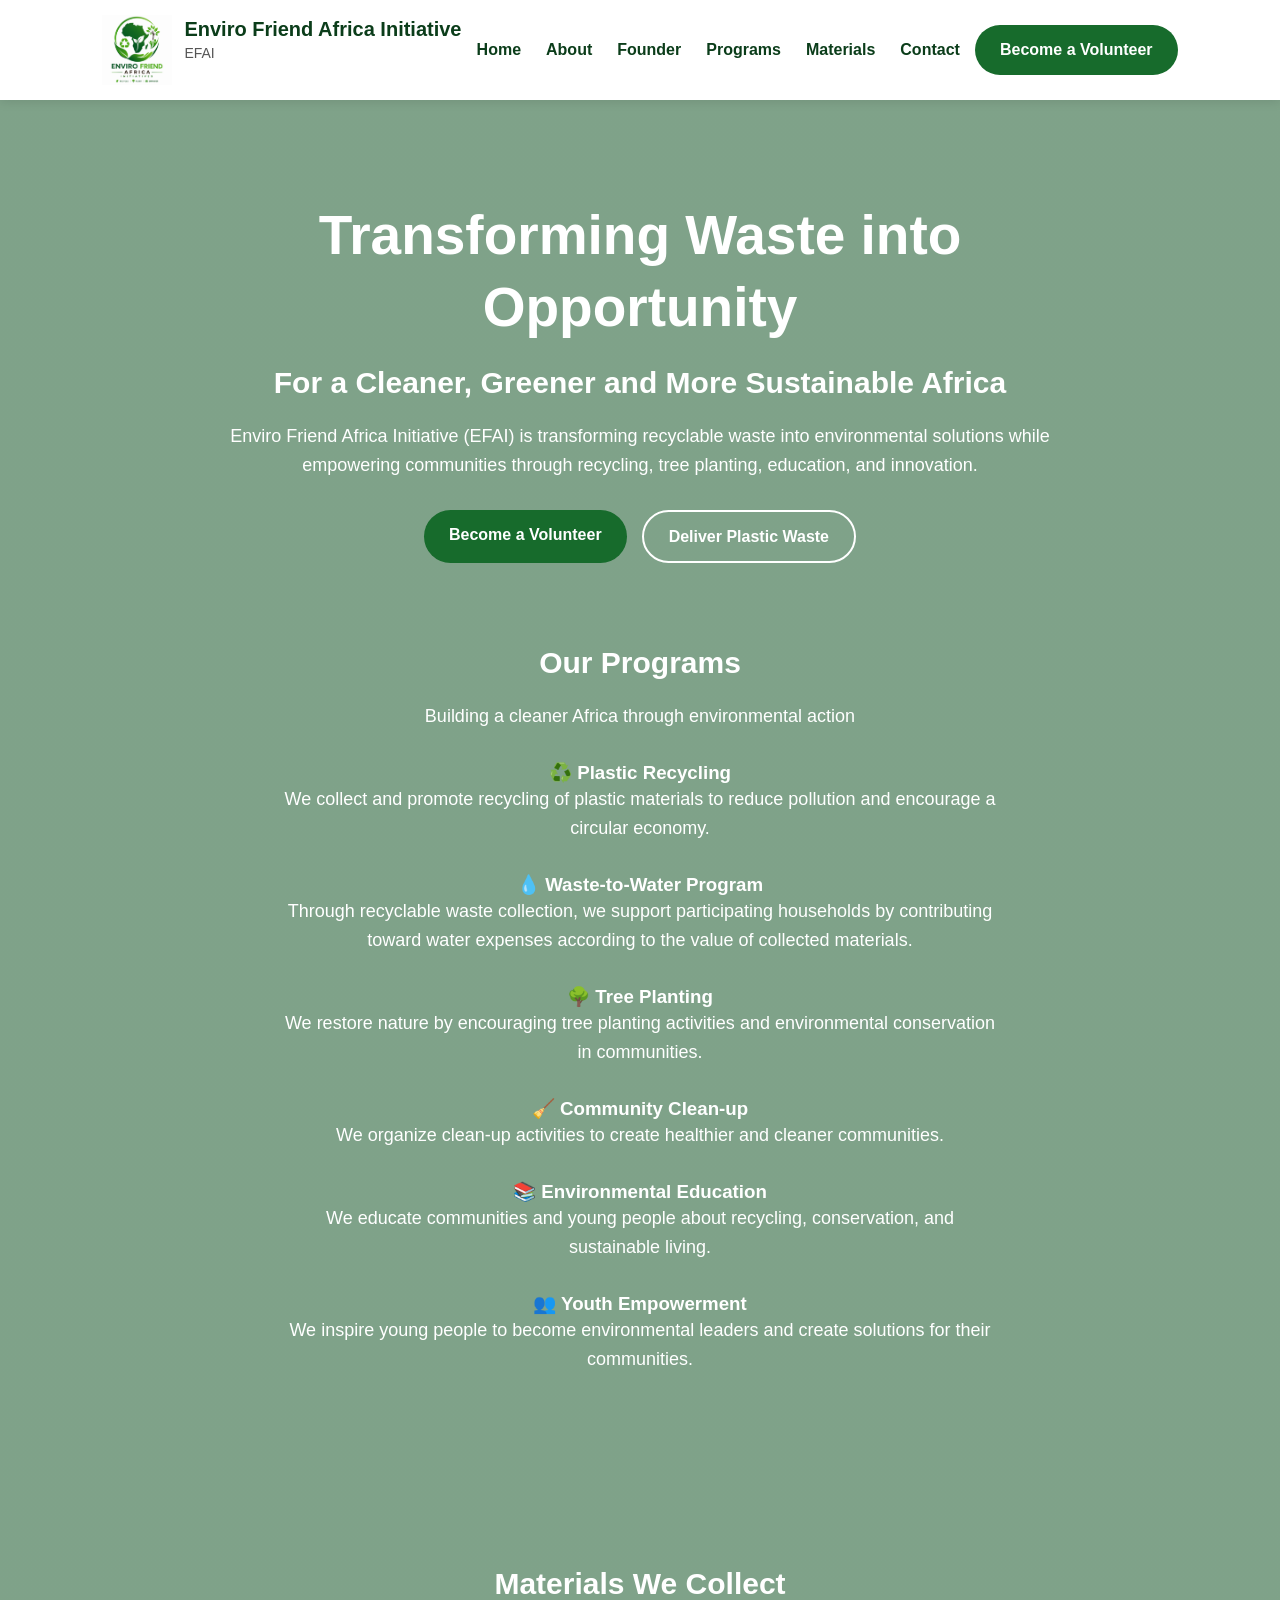
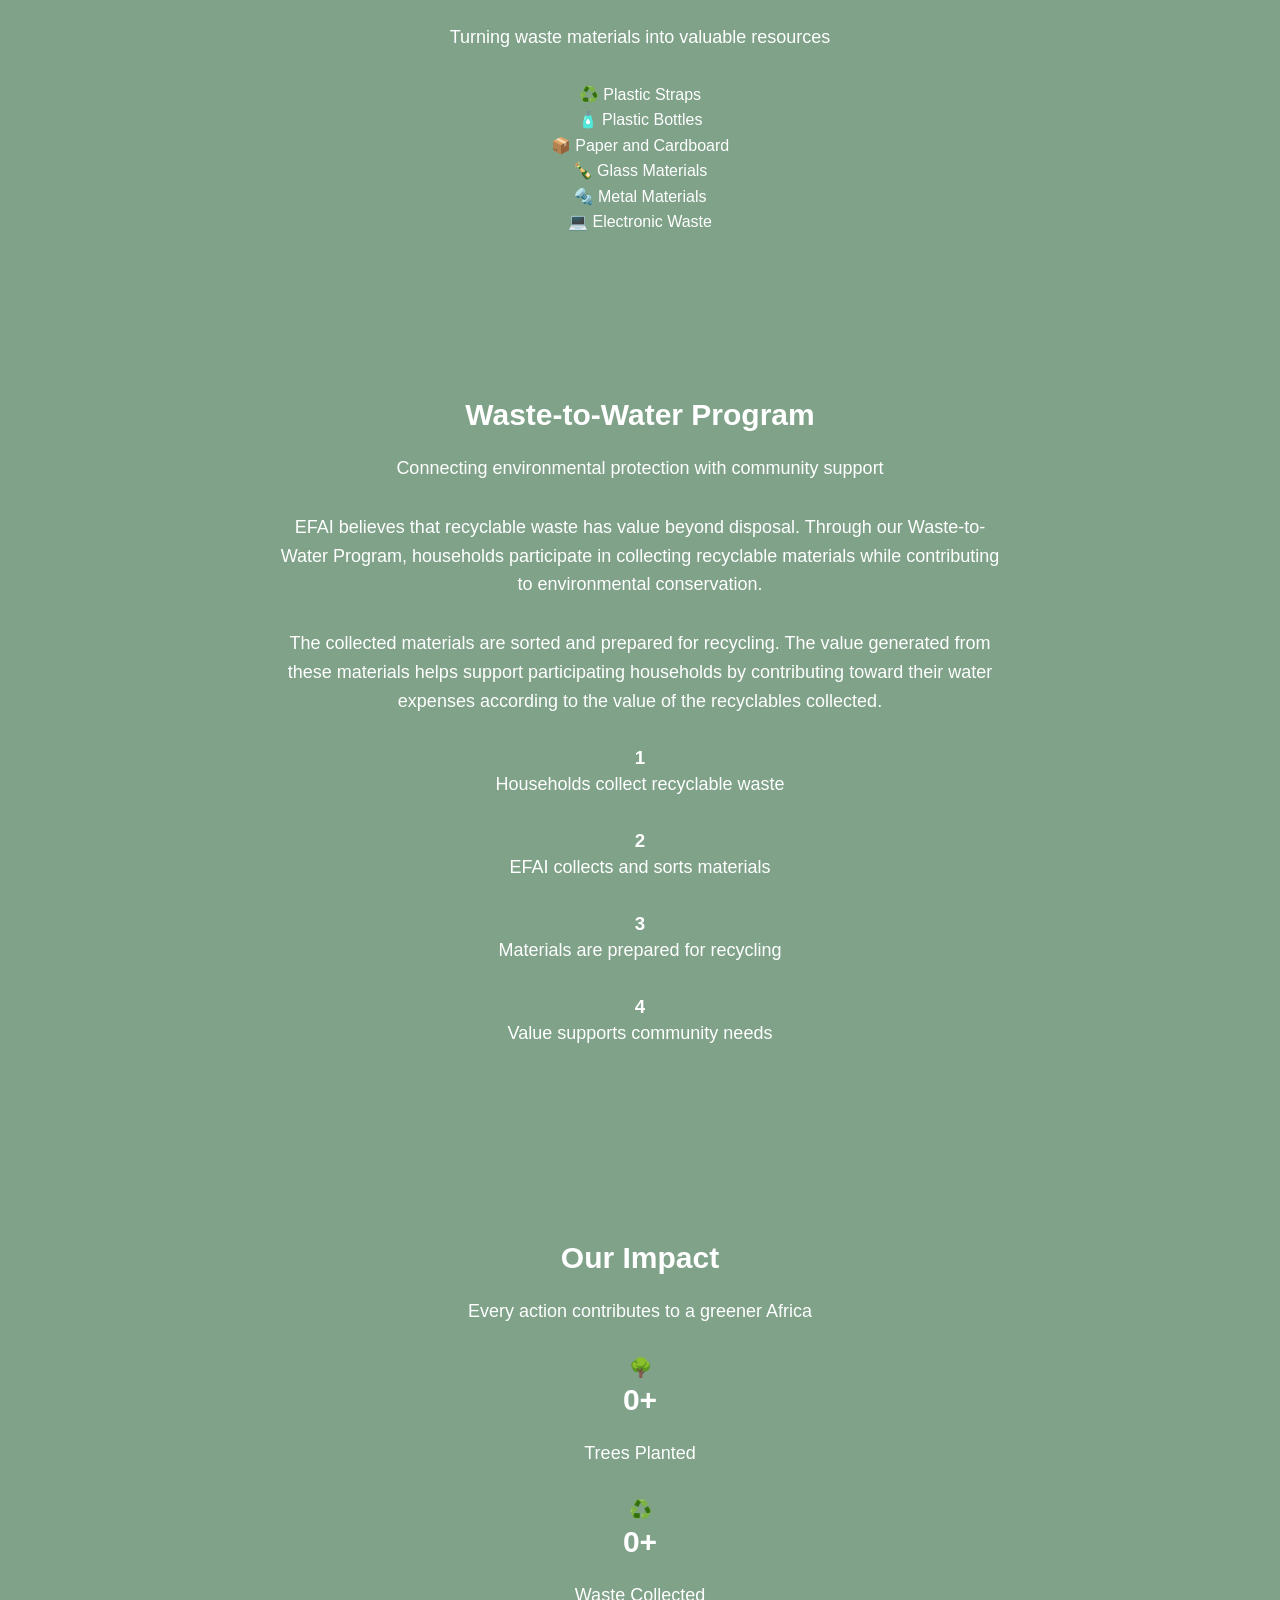
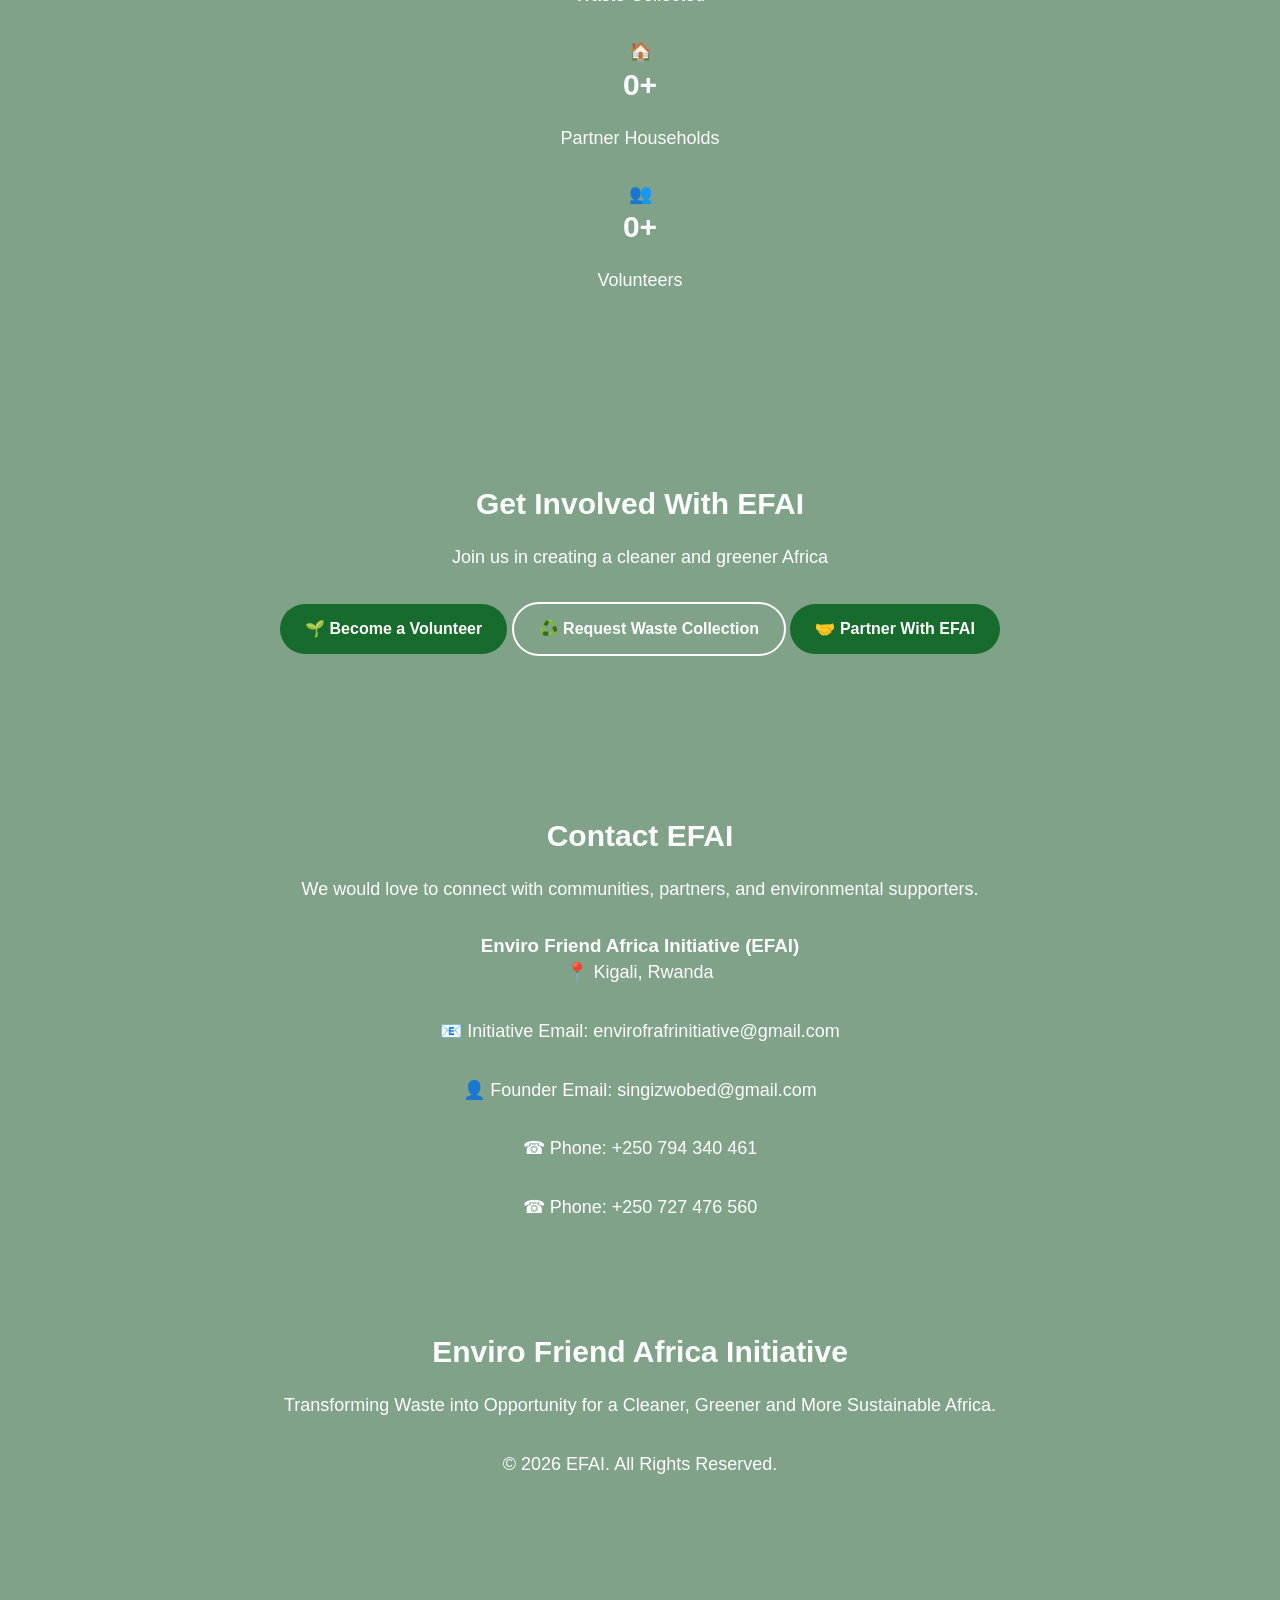
==== commit ec9c62ef: "Remove about and founder sections from homepage Removed the 'About EFAI' and 'Founder's Story' secti" ====
--- a/index.html
+++ b/index.html
@@ -90,103 +90,8 @@
         </div>
 
 
-    </div><section id="about" class="about">
-
-    <div class="section-title">
-        <h2>About EFAI</h2>
-        <p>Creating environmental solutions through community action</p>
-    </div>
-
-
-    <div class="about-content">
-
-        <div class="about-text">
-
-            <h3>Who We Are</h3>
-
-            <p>
-                Enviro Friend Africa Initiative (EFAI) is a Rwandan environmental initiative dedicated to transforming recyclable waste into opportunities for environmental protection, community empowerment, and sustainable development.
-            </p>
-
-            <p>
-                We work with households, schools, businesses, and communities to collect recyclable materials, promote responsible waste management, plant trees, and educate young people about environmental conservation.
-            </p>
-
-
-            <h3>Our Mission</h3>
-
-            <p>
-                To transform waste into environmental, social, and economic opportunities while empowering communities to protect and restore nature.
-            </p>
-
-
-            <h3>Our Vision</h3>
-
-            <p>
-                A cleaner, greener, and more sustainable Africa where waste becomes a valuable resource for community development.
-            </p>
-
-
-        </div>
-
-
-    </div>
-
-</section>
-
-
-
-<section id="founder-story" class="founder-story">
-
-
-    <div class="section-title">
-
-        <h2>Founder's Story</h2>
-
-        <p>
-            From personal struggle to community solution
-        </p>
-
-    </div>
-
-
-    <div class="story-content">
-
-
-        <p>
-            Enviro Friend Africa Initiative (EFAI) was founded by Singizwa Obed, a young Rwandan environmental leader whose vision was shaped by the challenges he experienced growing up in a rural community.
-        </p>
-
-
-        <p>
-            In the village where I was born, many families struggled with the cost of essential services. Waste collection expenses and water bills created a difficult situation for households, including my own family.
-        </p>
-
-
-        <p>
-            This experience helped me understand the connection between environmental challenges and community needs. Later, after moving to Kigali, I saw valuable recyclable materials being thrown away while many families continued to face economic challenges.
-        </p>
-
-
-        <p>
-            I realized that waste was not simply rubbish. It was a resource that could create opportunities, protect the environment, and support communities.
-        </p>
-
-
-        <p>
-            This realization inspired the creation of Enviro Friend Africa Initiative (EFAI).
-        </p>
-
-
-        <a href="founder.html" class="btn">
-            Read Full Story
-        </a>
-
-
-    </div>
-
-
-</section></section>
+   
+
     <section id="programs" class="programs">
 
     <div class="section-title">
